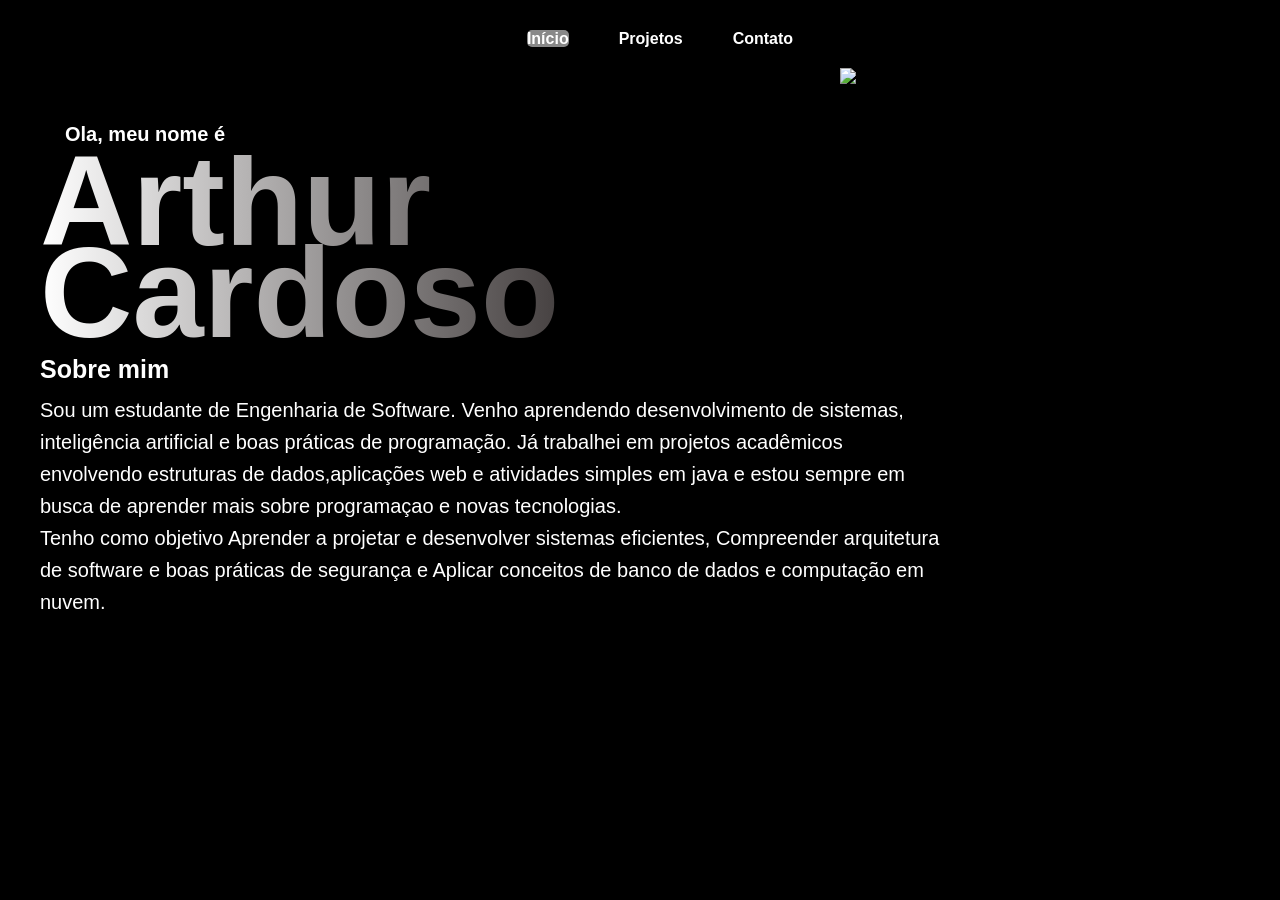
==== index.html @ 9b80cae9 "Update image paths and button classes in index.html" ====
<!DOCTYPE html>
<html lang="pt-BR">
<head>
    <meta charset="UTF-8">
    <title>Arthur Cardoso</title>
    <link rel="stylesheet" href="portifolio.css">
    <link rel="shortcut icon" type="imagex/png" href="fotos/logo.png">
    <meta name="viewport" content="width=device-width, initial-scale=1.0">
</head>

<body>
    <header>
    <nav>
      <ul>
        <li><a href="#inicio">Início</a></li>
        <li><a href="#Projetos">Projetos</a></li>
        <li><a href="#contato">Contato</a></li>
      </ul>
    </nav>
  </header>
    <main id="inicio" class="init">
    <img src="fotos/Eu.png" alt="Uma foto Minha" class="foto">
     <div class="margem">
      <h3>Ola, meu nome é</h3>
    <div class="nome"> <h1>Arthur <br> Cardoso</h1> </div>
  <div class="sobre1">
    <h1>Sobre mim</h1> 
  <p>Sou um estudante de Engenharia de Software.
     Venho aprendendo desenvolvimento de sistemas, inteligência artificial e boas práticas de programação. 
     Já trabalhei em projetos acadêmicos envolvendo estruturas de dados,aplicações web e atividades simples em java 
     e estou sempre em busca de aprender mais sobre programaçao e novas tecnologias.<br>
     Tenho como objetivo Aprender a projetar e desenvolver sistemas eficientes, 
     Compreender arquitetura de software e boas práticas de segurança e Aplicar conceitos de banco de dados e computação em nuvem.</p>
 </main>
 </div>
 <main id="Projetos" class="project"><a id="botaoProjetos" class="botao">Ver Projetos do GitHub</a>
  <div class="card">
  <h1>Sistema de Locação de Veículo</h1> 
    <img src="fotos/sistema de loc veiculos.jpeg" alt="Sistema de Locação de Veículos" class="print">
    </div>
    <div class="card">
    <h1>Diagrama Entidade-Relacionamento com software Workbench MySQL.</h1>
    <img src="fotos/Diagrama Entidade-Relacionamento (DER) utilizando o software Workbench MySQL..jpeg" alt="Diagrama" class="print">
  </div>
    <div class="card">
  <h1>Banco de Dados relacional simples</h1>
    <img src="fotos/banco1.jpeg" alt="Banco de dados" class="print" > <img src="fotos/banco2.png" alt="Banco de dados" class="print">
 </main>
 </div>
 <div class="sla">
 <main id="contato">
  <div class="contact">
  <div><h1>Whatsapp</h1> <a id="botaoWhatsapp" class="botao-med">Ir para o Whatsapp</a>
  </div>
  <div><h1>Email</h1> <a href="mailto:arthur.c34@hotmail.com" id="botaoEmail" class="botao-med">Enviar Email</a>
  </div>
  <div><h1>Instagram</h1> <a id="botaogram" class="botao-med">Ir para o Instagram</a></div>
  <div><h1>Linkedin</h1> <a id="botaodin" class="botao-med">Ir para o Linkedin</a></div>
</div>
 </main>
</div>
 <script src="portifolio.js"></script> 

</body>
</html>
---- portifolio.css ----
body {
    font-family: "Inter", Arial, sans-serif;
    background: linear-gradient(135deg, #000000, #000000);
    color: #000000;
    margin: 0;
    padding: 10px;
    line-height: 1.6;
    margin-top: 0;
}

.margem {
    max-width: 900px;
    margin: 0;
    padding: 30px;
}

h1 {
 color: #ffffff;
  margin-top: 0;
}

h2 {
    margin-top: 10px;
    color: #ffffff;
}

h3 {
    margin-top: 20px;
    margin-left: 25px;
    color: #ffffff;
    font-size: 20px;
    margin-bottom: 5px;
}

.foto{
  width: 400px;
  height:auto;
  display: block;
  float: right;
  margin-left: 1px;
  margin-right: 30px;
}

p {
    font-size: 1.25rem;
    color: rgb(255, 255, 255);
}

.nome {
    display: flex;
    font-weight: bold;
    font-size: clamp(3rem, 5vw, 7rem);
    line-height: 0.72;
    color: #ffdada;
    margin-bottom: 5px;
    justify-content: space-between;
    align-items: center;
}

.nome h1 {
    background: linear-gradient(to right, #ffffff, #464141);
    -webkit-background-clip: text;
    color: transparent;
    margin-top: 0;
    margin-bottom: 5px;
}

header {
  background: #00000000;
  padding: 0px 0px;
  margin-top: 0;
  padding-top: 0;
}

nav ul {
  gap: 20px;  
  display: flex;
  justify-content: center;
  list-style: none;
  align-items: center;
}

nav ul li {
  margin: 0 15px;

}

nav a {
  transition:  0.3s;
  color: #fff;
  text-decoration: none;
  font-weight: bold;
}

nav ul li a:hover {
  color: #888888; 
}

nav ul li a.active {
  background-color: #888888;
  color: #ffffff;
  border-radius: 5px;
}

.sobre1 h1{
   font-size: 25px; 
    margin-top: 5px;
    margin-bottom: 5px;
}

.sobre1 p{
  margin-top: 1px;
}

.project {
  margin: 60px auto;
  max-width: 1000px;
  display: grid;
  grid-template-columns: repeat(auto-fit, minmax(300px, 1fr));
  gap: 30px;
  padding: 20px;
}

.card {
  color: #fff;
  padding: 20px;
  text-align: center;
}

.botao {
  background-color: #000;
  color: #fff;
  border: 2px solid #fff;    
  padding: 12px 24px;       
  font-size: 1.2rem;       
  font-weight: bold;
  border-radius: 8px;
  cursor: pointer;
  display: flex;
  margin-left: auto;
  margin-right: auto;
  text-decoration: none;
  width: fit-content;
}

.botao:hover {
  background-color: #fff;
  color: #000
}

.botaozap {
  background-color: #000;
  color: #fff;
  border: 2px solid #fff;    
  padding: 12px 24px;       
  font-size: 1.2rem;       
  font-weight: bold;
  border-radius: 8px;
  cursor: pointer;
  display: flex;
  margin-left: auto;
  margin-right: auto;
  text-decoration: none;
  width: fit-content;
}

.botaozap:hover {
  background-color: #fff;
  color: #000
}

.botaoEmail {
  background-color: #000;
  color: #fff;
  border: 2px solid #fff;    
  padding: 12px 24px;       
  font-size: 1.2rem;       
  font-weight: bold;
  border-radius: 8px;
  cursor: pointer;
  display: flex;
  margin-left: auto;
  margin-right: auto;
  text-decoration: none;
  width: fit-content;
}

.botaoEmail:hover {
  background-color: #fff;
  color: #000
}

.botaogram {
  background-color: #000;
  color: #fff;
  border: 2px solid #fff;    
  padding: 12px 24px;       
  font-size: 1.2rem;       
  font-weight: bold;
  border-radius: 8px;
  cursor: pointer;
  display: flex;
  margin-left: auto;
  margin-right: auto;
  text-decoration: none;
  width: fit-content;
}

.botaogram:hover {
  background-color: #fff;
  color: #000
}

.botaodin {
  background-color: #000;
  color: #fff;
  border: 2px solid #fff;    
  padding: 12px 24px;       
  font-size: 1.2rem;       
  font-weight: bold;
  border-radius: 8px;
  cursor: pointer;
  display: flex;
  margin-left: auto;
  margin-right: auto;
  text-decoration: none;
  width: fit-content;
}

.botaodin:hover {
  background-color: #fff;
  color: #000
}

.print{
  width: 370px;
}

.contact {
  display: flex;
}

.contact div {
  flex: 1;
  padding: auto;
  text-align: center;
}

@media (max-width: 768px) {
  .foto {
    float: none;       
    display: block;        
    margin: 30px auto;    
    width: 95%;            
    max-width: 350px;      
  }

  .margem {
    padding: 0;
  }

  nav ul { 
    gap: 0px;
    padding: 0;              
  }

  p {
    line-height: 1.6;  
    margin-bottom: 20px;
  }
 .project img {
    width: 90%;
    max-width: 350px;
    margin: 10px auto;
    display: block;
  }
  .contact{
    display: block;
  }
}
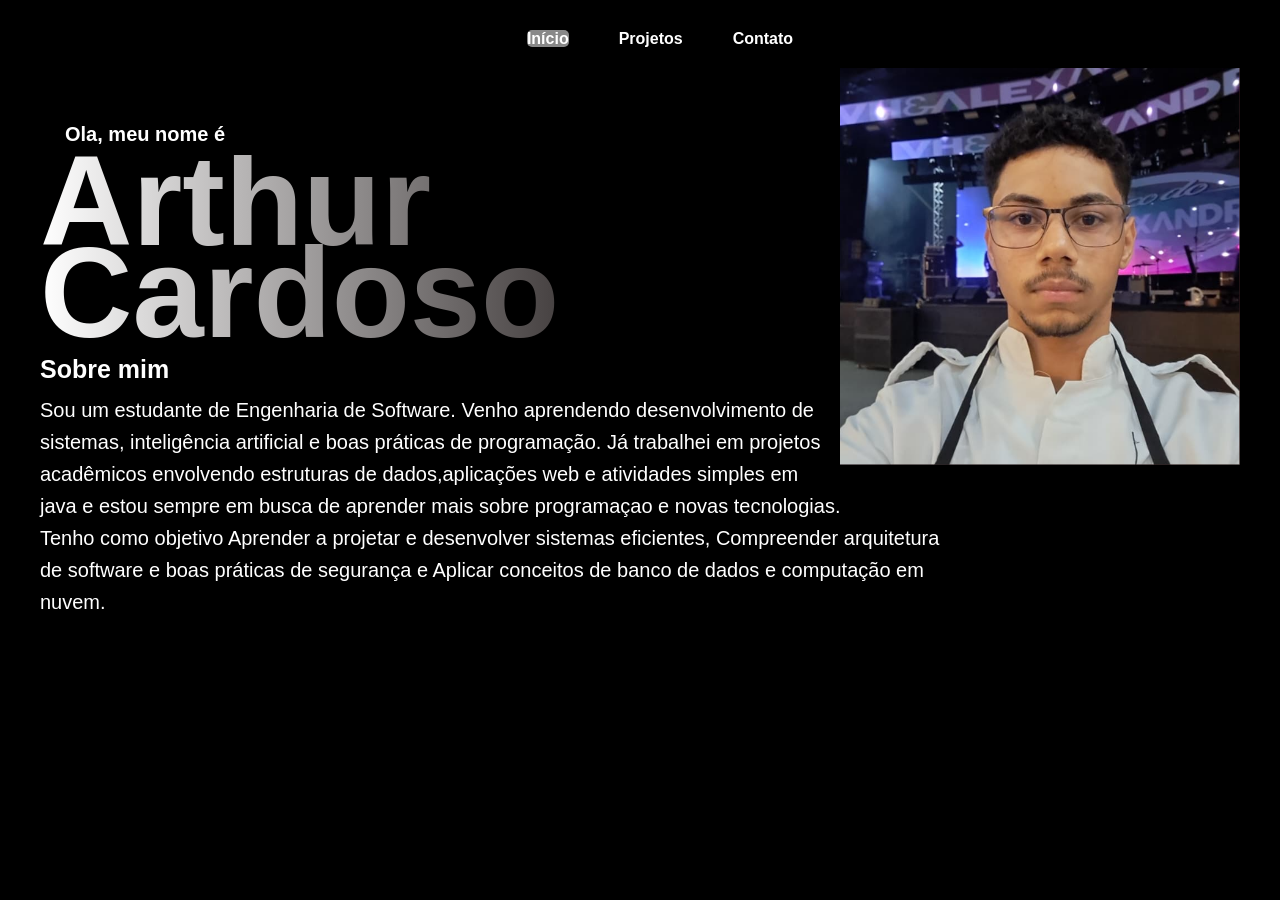
==== commit 6901b80d: "Update image paths and favicon in index.html" ====
--- a/index.html
+++ b/index.html
@@ -4,7 +4,7 @@
     <meta charset="UTF-8">
     <title>Arthur Cardoso</title>
     <link rel="stylesheet" href="portifolio.css">
-    <link rel="shortcut icon" type="imagex/png" href="fotos/logo.png">
+    <link rel="shortcut icon" type="imagex/png" href="logo.png">
     <meta name="viewport" content="width=device-width, initial-scale=1.0">
 </head>
 
@@ -19,7 +19,7 @@
     </nav>
   </header>
     <main id="inicio" class="init">
-    <img src="fotos/Eu.png" alt="Uma foto Minha" class="foto">
+    <img src="Eu.png" alt="Uma foto Minha" class="foto">
      <div class="margem">
       <h3>Ola, meu nome é</h3>
     <div class="nome"> <h1>Arthur <br> Cardoso</h1> </div>
@@ -36,15 +36,15 @@
  <main id="Projetos" class="project"><a id="botaoProjetos" class="botao">Ver Projetos do GitHub</a>
   <div class="card">
   <h1>Sistema de Locação de Veículo</h1> 
-    <img src="fotos/sistema de loc veiculos.jpeg" alt="Sistema de Locação de Veículos" class="print">
+    <img src="sistema de loc veiculos.jpeg" alt="Sistema de Locação de Veículos" class="print">
     </div>
     <div class="card">
     <h1>Diagrama Entidade-Relacionamento com software Workbench MySQL.</h1>
-    <img src="fotos/Diagrama Entidade-Relacionamento (DER) utilizando o software Workbench MySQL..jpeg" alt="Diagrama" class="print">
+    <img src="Diagrama Entidade-Relacionamento (DER) utilizando o software Workbench MySQL..jpeg" alt="Diagrama" class="print">
   </div>
     <div class="card">
   <h1>Banco de Dados relacional simples</h1>
-    <img src="fotos/banco1.jpeg" alt="Banco de dados" class="print" > <img src="fotos/banco2.png" alt="Banco de dados" class="print">
+    <img src="banco1.jpeg" alt="Banco de dados" class="print" > <img src="banco2.png" alt="Banco de dados" class="print">
  </main>
  </div>
  <div class="sla">
--- a/portifolio.css
+++ b/portifolio.css
@@ -149,7 +149,7 @@
   color: #000
 }
 
-.botaozap {
+.botao-med {
   background-color: #000;
   color: #fff;
   border: 2px solid #fff;    
@@ -165,70 +165,7 @@
   width: fit-content;
 }
 
-.botaozap:hover {
-  background-color: #fff;
-  color: #000
-}
-
-.botaoEmail {
-  background-color: #000;
-  color: #fff;
-  border: 2px solid #fff;    
-  padding: 12px 24px;       
-  font-size: 1.2rem;       
-  font-weight: bold;
-  border-radius: 8px;
-  cursor: pointer;
-  display: flex;
-  margin-left: auto;
-  margin-right: auto;
-  text-decoration: none;
-  width: fit-content;
-}
-
-.botaoEmail:hover {
-  background-color: #fff;
-  color: #000
-}
-
-.botaogram {
-  background-color: #000;
-  color: #fff;
-  border: 2px solid #fff;    
-  padding: 12px 24px;       
-  font-size: 1.2rem;       
-  font-weight: bold;
-  border-radius: 8px;
-  cursor: pointer;
-  display: flex;
-  margin-left: auto;
-  margin-right: auto;
-  text-decoration: none;
-  width: fit-content;
-}
-
-.botaogram:hover {
-  background-color: #fff;
-  color: #000
-}
-
-.botaodin {
-  background-color: #000;
-  color: #fff;
-  border: 2px solid #fff;    
-  padding: 12px 24px;       
-  font-size: 1.2rem;       
-  font-weight: bold;
-  border-radius: 8px;
-  cursor: pointer;
-  display: flex;
-  margin-left: auto;
-  margin-right: auto;
-  text-decoration: none;
-  width: fit-content;
-}
-
-.botaodin:hover {
+.botao-med:hover {
   background-color: #fff;
   color: #000
 }
@@ -278,4 +215,4 @@
   .contact{
     display: block;
   }
-}+}
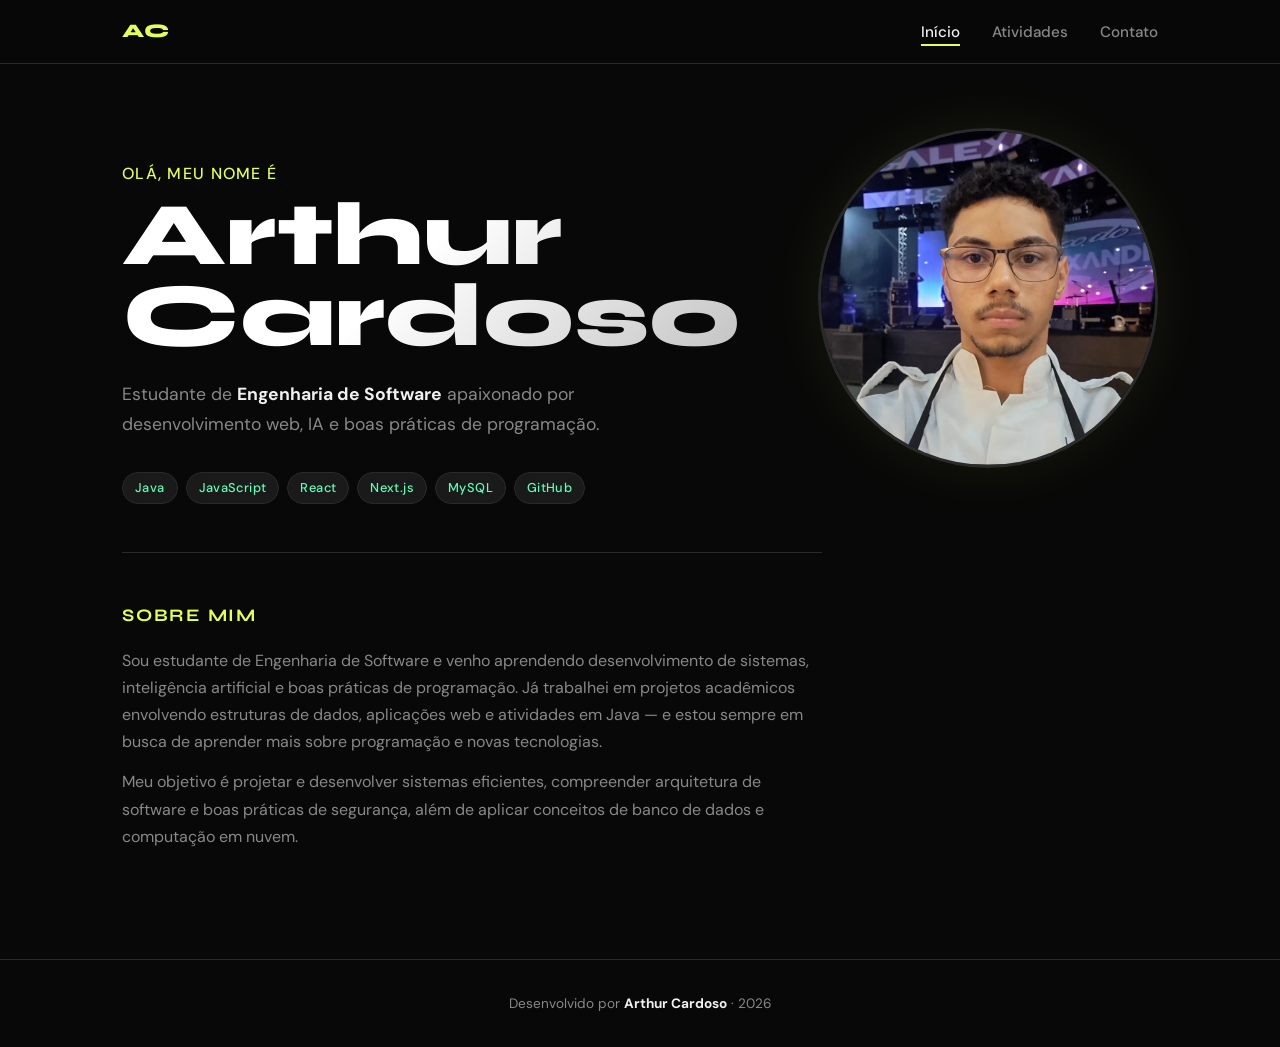
==== commit aff2d41f: "refactor: redesign completo do portfólio com novo layout e melhorias de CSS" ====
--- a/index.html
+++ b/index.html
@@ -1,65 +1,140 @@
 <!DOCTYPE html>
 <html lang="pt-BR">
 <head>
-    <meta charset="UTF-8">
-    <title>Arthur Cardoso</title>
-    <link rel="stylesheet" href="portifolio.css">
-    <link rel="shortcut icon" type="imagex/png" href="logo.png">
-    <meta name="viewport" content="width=device-width, initial-scale=1.0">
+  <meta charset="UTF-8">
+  <meta name="viewport" content="width=device-width, initial-scale=1.0">
+  <title>Arthur Cardoso — Dev</title>
+  <link rel="shortcut icon" type="image/png" href="fotos/logo.png">
+  <link rel="preconnect" href="https://fonts.googleapis.com">
+  <link rel="preconnect" href="https://fonts.gstatic.com" crossorigin>
+  <link href="https://fonts.googleapis.com/css2?family=Syne:wght@400;700;800&family=DM+Sans:ital,wght@0,400;0,500;1,400&display=swap" rel="stylesheet">
+  <link rel="stylesheet" href="https://cdnjs.cloudflare.com/ajax/libs/font-awesome/6.5.0/css/all.min.css">  
+  <link rel="stylesheet" href="portifolio.css">
 </head>
-
 <body>
-    <header>
+  <header>
     <nav>
+      <span class="nav-logo">AC</span>
       <ul>
-        <li><a href="#inicio">Início</a></li>
-        <li><a href="#Projetos">Projetos</a></li>
+        <li><a href="#inicio" class="active">Início</a></li>
+        <li><a href="#projetos">Atividades</a></li>
         <li><a href="#contato">Contato</a></li>
       </ul>
     </nav>
   </header>
-    <main id="inicio" class="init">
-    <img src="Eu.png" alt="Uma foto Minha" class="foto">
-     <div class="margem">
-      <h3>Ola, meu nome é</h3>
-    <div class="nome"> <h1>Arthur <br> Cardoso</h1> </div>
-  <div class="sobre1">
-    <h1>Sobre mim</h1> 
-  <p>Sou um estudante de Engenharia de Software.
-     Venho aprendendo desenvolvimento de sistemas, inteligência artificial e boas práticas de programação. 
-     Já trabalhei em projetos acadêmicos envolvendo estruturas de dados,aplicações web e atividades simples em java 
-     e estou sempre em busca de aprender mais sobre programaçao e novas tecnologias.<br>
-     Tenho como objetivo Aprender a projetar e desenvolver sistemas eficientes, 
-     Compreender arquitetura de software e boas práticas de segurança e Aplicar conceitos de banco de dados e computação em nuvem.</p>
- </main>
- </div>
- <main id="Projetos" class="project"><a id="botaoProjetos" class="botao">Ver Projetos do GitHub</a>
-  <div class="card">
-  <h1>Sistema de Locação de Veículo</h1> 
-    <img src="sistema de loc veiculos.jpeg" alt="Sistema de Locação de Veículos" class="print">
+  
+  <section id="inicio">
+    <img src="fotos/Eu.png" alt="Foto de Arthur Cardoso" class="foto">
+    <div class="hero-text">
+      <p class="saudacao">Olá, meu nome é</p>
+      <h1 class="nome-titulo">Arthur<br>Cardoso</h1>
+      <p class="tagline">Estudante de <strong>Engenharia de Software</strong> apaixonado por desenvolvimento web, IA e boas práticas de programação.</p>
+      <div class="tech-pills">
+        <span>Java</span>
+        <span>JavaScript</span>
+        <span>React</span>
+        <span>Next.js</span>
+        <span>MySQL</span>
+        <span>GitHub</span>
+      </div>
     </div>
-    <div class="card">
-    <h1>Diagrama Entidade-Relacionamento com software Workbench MySQL.</h1>
-    <img src="Diagrama Entidade-Relacionamento (DER) utilizando o software Workbench MySQL..jpeg" alt="Diagrama" class="print">
+    <div class="sobre-bloco">
+      <h2>Sobre mim</h2>
+      <p>
+        Sou estudante de Engenharia de Software e venho aprendendo desenvolvimento de sistemas, inteligência artificial e boas práticas de programação. Já trabalhei em projetos acadêmicos envolvendo estruturas de dados, aplicações web e atividades em Java — e estou sempre em busca de aprender mais sobre programação e novas tecnologias.
+      </p>
+      <p>
+        Meu objetivo é projetar e desenvolver sistemas eficientes, compreender arquitetura de software e boas práticas de segurança, além de aplicar conceitos de banco de dados e computação em nuvem.
+      </p>
+    </div>
+  </section>
+
+  <section id="projetos">
+    <h2 class="section-title">Atividades</h2>
+    <a
+      href="https://github.com/Arthur-Cardoso0"
+      target="_blank"
+      rel="noopener"
+      class="botao github-btn"
+    >Ver todos no GitHub ↗</a>
+    <div class="cards-grid">
+      <div class="card">
+  <div class="card-img-wrap">
+    <img 
+      src="https://www.unifan.edu.br/wp-content/uploads/2026/05/enga.jpg" 
+      alt="Dashboard de Análise de Dados"
+    >
   </div>
-    <div class="card">
-  <h1>Banco de Dados relacional simples</h1>
-    <img src="banco1.jpeg" alt="Banco de dados" class="print" > <img src="banco2.png" alt="Banco de dados" class="print">
- </main>
- </div>
- <div class="sla">
- <main id="contato">
-  <div class="contact">
-  <div><h1>Whatsapp</h1> <a id="botaoWhatsapp" class="botao-med">Ir para o Whatsapp</a>
+  <div class="card-body">
+    <span class="card-tag">📰 Publicado na UNIFAN</span>
+    <h3>Dashboard para Análise e Categorização de Dados</h3>
+    <p>Projeto desenvolvido com conceitos de Estatística, Ciência de Dados e Inteligência Artificial, integrando ensino e prática profissional.</p>
+    <a 
+      href="https://www.unifan.edu.br/noticias/alunos-de-engenharia-de-software-e-de-seguranca-da-informacao-desenvolvem-dashboard-para-analise-e-categorizacao-de-dados/" 
+      target="_blank" 
+      rel="noopener" 
+      class="card-link"
+    >Ver notícia ↗</a>
   </div>
-  <div><h1>Email</h1> <a href="mailto:arthur.c34@hotmail.com" id="botaoEmail" class="botao-med">Enviar Email</a>
-  </div>
-  <div><h1>Instagram</h1> <a id="botaogram" class="botao-med">Ir para o Instagram</a></div>
-  <div><h1>Linkedin</h1> <a id="botaodin" class="botao-med">Ir para o Linkedin</a></div>
 </div>
- </main>
+      <div class="card">
+        <div class="card-img-wrap">
+          <img src="fotos/sistema de loc veiculos.jpeg" alt="Sistema de Locação de Veículos">
+        </div>
+        <div class="card-body">
+          <h3>Sistema de Locação de Veículo</h3>
+          <p>Sistema acadêmico para gerenciamento de locação de veículos, com cadastro de clientes e controle de frota.</p>
+        </div>
+      </div>
+      <div class="card">
+        <div class="card-img-wrap">
+          <img src="fotos/Diagrama Entidade-Relacionamento (DER) utilizando o software Workbench MySQL..jpeg" alt="Diagrama ER">
+        </div>
+        <div class="card-body">
+          <h3>Diagrama ER — MySQL Workbench</h3>
+          <p>Modelagem de banco de dados relacional usando Diagrama Entidade-Relacionamento no MySQL Workbench.</p>
+        </div>
+      </div>
+      <div class="card">
+        <div class="card-img-wrap dupla">
+          <img src="fotos/banco1.jpeg" alt="Banco de Dados 1">
+          <img src="fotos/banco2.png" alt="Banco de Dados 2">
+        </div>
+        <div class="card-body">
+          <h3>Banco de Dados Relacional</h3>
+          <p>Implementação de banco de dados relacional simples com queries SQL, tabelas normalizadas e relacionamentos.</p>
+        </div>
+      </div>
+    </div>
+  </section>
+
+  <section id="contato">
+    <h2 class="section-title">Contato</h2>
+    <p class="contact-sub">Vamos conversar? Me chame em qualquer canal abaixo.</p>
+    <div class="contact-grid">
+  <a class="contact-card" data-href="https://wa.me/qr/LQTOK72QVC5DN1" target="_blank">
+    <i class="fa-brands fa-whatsapp contact-icon"></i>
+    <span class="contact-label">WhatsApp</span>
+  </a>
+  <a class="contact-card" href="mailto:arthur.c34@hotmail.com">
+    <i class="fa-solid fa-envelope contact-icon"></i>
+    <span class="contact-label">Email</span>
+  </a>
+  <a class="contact-card" data-href="https://www.instagram.com/arthur.cds_/" target="_blank">
+    <i class="fa-brands fa-instagram contact-icon"></i>
+    <span class="contact-label">Instagram</span>
+  </a>
+  <a class="contact-card" data-href="https://www.linkedin.com/in/arthur-cardoso4613" target="_blank">
+    <i class="fa-brands fa-linkedin contact-icon"></i>
+    <span class="contact-label">LinkedIn</span>
+  </a>
 </div>
- <script src="portifolio.js"></script> 
+  </section>
 
+  <footer>
+    <p>Desenvolvido por <strong>Arthur Cardoso</strong> · 2026</p>    
+  </footer>
+
+  <script src="portifolio.js"></script>
 </body>
 </html>
--- a/portifolio.css
+++ b/portifolio.css
@@ -1,218 +1,445 @@
+/* ── Reset & Base ─────────────────────────────────────── */
+*, *::before, *::after {
+  box-sizing: border-box;
+  margin: 0;
+  padding: 0;
+}
+
+:root {
+  --bg: #080808;
+  --surface: #111111;
+  --surface2: #1a1a1a;
+  --border: #2a2a2a;
+  --accent: #e2ff5d;
+  --accent2: #5dffb6;
+  --text: #f0f0f0;
+  --text-muted: #888;
+  --font-head: 'Syne', sans-serif;
+  --font-body: 'DM Sans', sans-serif;
+  --radius: 12px;
+  --nav-h: 64px;
+}
+
+html {
+  scroll-behavior: smooth;
+}
 
 body {
-    font-family: "Inter", Arial, sans-serif;
-    background: linear-gradient(135deg, #000000, #000000);
-    color: #000000;
-    margin: 0;
-    padding: 10px;
-    line-height: 1.6;
-    margin-top: 0;
-}
-
-.margem {
-    max-width: 900px;
-    margin: 0;
-    padding: 30px;
-}
-
-h1 {
- color: #ffffff;
-  margin-top: 0;
-}
-
-h2 {
-    margin-top: 10px;
-    color: #ffffff;
-}
-
-h3 {
-    margin-top: 20px;
-    margin-left: 25px;
-    color: #ffffff;
-    font-size: 20px;
-    margin-bottom: 5px;
-}
-
-.foto{
-  width: 400px;
-  height:auto;
+  font-family: var(--font-body);
+  background-color: var(--bg);
+  color: var(--text);
+  line-height: 1.7;
+  overflow-x: hidden;
+}
+
+header {
+  position: sticky;
+  top: 0;
+  z-index: 100;
+  height: var(--nav-h);
+  background: rgba(8, 8, 8, 0.85);
+  backdrop-filter: blur(12px);
+  -webkit-backdrop-filter: blur(12px);
+  border-bottom: 1px solid var(--border);
+}
+
+nav {
+  max-width: 1100px;
+  margin: 0 auto;
+  height: 100%;
+  padding: 0 2rem;
+  display: flex;
+  align-items: center;
+  justify-content: space-between;
+}
+
+.nav-logo {
+  font-family: var(--font-head);
+  font-weight: 800;
+  font-size: 1.2rem;
+  color: var(--accent);
+  letter-spacing: 0.05em;
+}
+
+nav ul {
+  display: flex;
+  list-style: none;
+  gap: 2rem;
+}
+
+nav a {
+  font-family: var(--font-body);
+  font-weight: 500;
+  font-size: 0.95rem;
+  color: var(--text-muted);
+  text-decoration: none;
+  transition: color 0.25s;
+  position: relative;
+  padding-bottom: 2px;
+}
+
+nav a::after {
+  content: '';
+  position: absolute;
+  bottom: -2px;
+  left: 0;
+  width: 0;
+  height: 2px;
+  background: var(--accent);
+  transition: width 0.25s;
+}
+
+nav a:hover,
+nav a.active {
+  color: var(--text);
+}
+
+nav a:hover::after,
+nav a.active::after {
+  width: 100%;
+}
+
+section {
+  display: none;
+  max-width: 1100px;
+  margin: 0 auto;
+  padding: 4rem 2rem 6rem;
+  animation: fadeUp 0.4s ease both;
+}
+
+section.visible {
   display: block;
+}
+
+@keyframes fadeUp {
+  from { opacity: 0; transform: translateY(18px); }
+  to   { opacity: 1; transform: translateY(0); }
+}
+
+#inicio {
+  display: none;
+  position: relative;
+  min-height: calc(100vh - var(--nav-h));
+}
+
+#inicio.visible {
+  display: block;
+}
+
+.foto {
+  width: 340px;
+  height: 340px;
+  object-fit: cover;
+  border-radius: 50%;
   float: right;
-  margin-left: 1px;
-  margin-right: 30px;
-}
-
-p {
-    font-size: 1.25rem;
-    color: rgb(255, 255, 255);
-}
-
-.nome {
-    display: flex;
-    font-weight: bold;
-    font-size: clamp(3rem, 5vw, 7rem);
-    line-height: 0.72;
-    color: #ffdada;
-    margin-bottom: 5px;
-    justify-content: space-between;
-    align-items: center;
-}
-
-.nome h1 {
-    background: linear-gradient(to right, #ffffff, #464141);
-    -webkit-background-clip: text;
-    color: transparent;
-    margin-top: 0;
-    margin-bottom: 5px;
-}
-
-header {
-  background: #00000000;
-  padding: 0px 0px;
-  margin-top: 0;
-  padding-top: 0;
-}
-
-nav ul {
-  gap: 20px;  
+  margin: 0 0 2rem 3rem;
+  border: 3px solid var(--border);
+  box-shadow: 0 0 60px rgba(226, 255, 93, 0.08);
+}
+
+.hero-text {
+  padding-top: 2rem;
+}
+
+.saudacao {
+  font-size: 1rem;
+  color: var(--accent);
+  font-weight: 500;
+  letter-spacing: 0.08em;
+  text-transform: uppercase;
+  margin-bottom: 0.5rem;
+}
+
+.nome-titulo {
+  font-family: var(--font-head);
+  font-weight: 800;
+  font-size: clamp(3.5rem, 7vw, 6.5rem);
+  line-height: 0.9;
+  margin-bottom: 1.5rem;
+  background: linear-gradient(135deg, #ffffff 30%, #888 100%);
+  -webkit-background-clip: text;
+  -webkit-text-fill-color: transparent;
+  background-clip: text;
+}
+
+.tagline {
+  font-size: 1.1rem;
+  color: var(--text-muted);
+  max-width: 480px;
+  margin-bottom: 2rem;
+}
+
+.tagline strong {
+  color: var(--text);
+}
+
+.tech-pills {
   display: flex;
-  justify-content: center;
-  list-style: none;
+  flex-wrap: wrap;
+  gap: 0.5rem;
+  margin-bottom: 3rem;
+}
+
+.tech-pills span {
+  font-family: var(--font-body);
+  font-size: 0.8rem;
+  font-weight: 500;
+  padding: 4px 12px;
+  border-radius: 100px;
+  background: var(--surface2);
+  border: 1px solid var(--border);
+  color: var(--accent2);
+  letter-spacing: 0.03em;
+  transition: border-color 0.2s, background 0.2s;
+  cursor: default;
+}
+
+.tech-pills span:hover {
+  border-color: var(--accent2);
+  background: rgba(93, 255, 182, 0.06);
+}
+
+.sobre-bloco {
+  clear: both;
+  border-top: 1px solid var(--border);
+  padding-top: 3rem;
+  margin-top: 1rem;
+  max-width: 700px;
+}
+
+.sobre-bloco h2 {
+  font-family: var(--font-head);
+  font-size: 1.1rem;
+  color: var(--accent);
+  text-transform: uppercase;
+  letter-spacing: 0.1em;
+  margin-bottom: 1rem;
+}
+
+.sobre-bloco p {
+  font-size: 1rem;
+  color: var(--text-muted);
+  margin-bottom: 0.8rem;
+}
+
+/* ── Section Title ────────────────────────────────────── */
+.section-title {
+  font-family: var(--font-head);
+  font-size: clamp(2rem, 4vw, 3rem);
+  font-weight: 800;
+  margin-bottom: 0.5rem;
+  background: linear-gradient(135deg, #fff 40%, #555 100%);
+  -webkit-background-clip: text;
+  -webkit-text-fill-color: transparent;
+  background-clip: text;
+}
+
+/* ── Botão ────────────────────────────────────────────── */
+.botao,
+.botao-med {
+  display: inline-flex;
   align-items: center;
-}
-
-nav ul li {
-  margin: 0 15px;
-
-}
-
-nav a {
-  transition:  0.3s;
-  color: #fff;
+  gap: 0.4rem;
+  padding: 10px 22px;
+  background: transparent;
+  color: var(--text);
+  border: 1.5px solid var(--border);
+  border-radius: var(--radius);
+  font-family: var(--font-body);
+  font-size: 0.95rem;
+  font-weight: 500;
   text-decoration: none;
-  font-weight: bold;
-}
-
-nav ul li a:hover {
-  color: #888888; 
-}
-
-nav ul li a.active {
-  background-color: #888888;
-  color: #ffffff;
-  border-radius: 5px;
-}
-
-.sobre1 h1{
-   font-size: 25px; 
-    margin-top: 5px;
-    margin-bottom: 5px;
-}
-
-.sobre1 p{
-  margin-top: 1px;
-}
-
-.project {
-  margin: 60px auto;
-  max-width: 1000px;
+  cursor: pointer;
+  transition: border-color 0.25s, background 0.25s, color 0.25s;
+}
+
+.botao:hover,
+.botao-med:hover {
+  border-color: var(--accent);
+  background: rgba(226, 255, 93, 0.07);
+  color: var(--accent);
+}
+
+.github-btn {
+  margin-bottom: 2.5rem;
+}
+
+/* ── Cards de Projetos ────────────────────────────────── */
+.cards-grid {
   display: grid;
   grid-template-columns: repeat(auto-fit, minmax(300px, 1fr));
-  gap: 30px;
-  padding: 20px;
+  gap: 1.5rem;
 }
 
 .card {
-  color: #fff;
-  padding: 20px;
+  background: var(--surface);
+  border: 1px solid var(--border);
+  border-radius: var(--radius);
+  overflow: hidden;
+  transition: border-color 0.25s, transform 0.25s, box-shadow 0.25s;
+}
+
+.card:hover {
+  border-color: #444;
+  transform: translateY(-4px);
+  box-shadow: 0 12px 40px rgba(0, 0, 0, 0.5);
+}
+
+.card-img-wrap {
+  overflow: hidden;
+  background: var(--surface2);
+  height: 200px;
+  display: flex;
+  align-items: center;
+  justify-content: center;
+}
+
+.card-img-wrap img {
+  width: 100%;
+  height: 100%;
+  object-fit: cover;
+  transition: transform 0.4s ease;
+}
+
+.card:hover .card-img-wrap img {
+  transform: scale(1.04);
+}
+
+.card-img-wrap.dupla {
+  gap: 2px;
+}
+
+.card-img-wrap.dupla img {
+  width: 50%;
+  height: 100%;
+}
+
+.card-body {
+  padding: 1.25rem 1.5rem 1.5rem;
+}
+
+.card-body h3 {
+  font-family: var(--font-head);
+  font-size: 1.05rem;
+  font-weight: 700;
+  color: var(--text);
+  margin-bottom: 0.5rem;
+}
+
+.card-body p {
+  font-size: 0.9rem;
+  color: var(--text-muted);
+  line-height: 1.6;
+}
+
+/* ── Contato ──────────────────────────────────────────── */
+.contact-sub {
+  color: var(--text-muted);
+  margin-bottom: 2rem;
+  font-size: 1rem;
+}
+
+.contact-grid {
+  display: grid;
+  grid-template-columns: repeat(auto-fit, minmax(180px, 1fr));
+  gap: 1rem;
+}
+
+.contact-card {
+  display: flex;
+  flex-direction: column;
+  align-items: center;
+  gap: 0.75rem;
+  padding: 2rem 1rem;
+  background: var(--surface);
+  border: 1px solid var(--border);
+  border-radius: var(--radius);
+  text-decoration: none;
+  color: var(--text);
+  cursor: pointer;
+  transition: border-color 0.25s, background 0.25s, transform 0.25s;
+}
+
+.contact-card:hover {
+  border-color: var(--accent);
+  background: rgba(226, 255, 93, 0.05);
+  transform: translateY(-3px);
+}
+
+.contact-icon {
+  font-size: 2.2rem;
+}
+
+.fa-whatsapp  { color: #25D366; }
+.fa-envelope  { color: #888; }
+.fa-instagram { color: #E1306C; }
+.fa-linkedin  { color: #0A66C2; }
+
+.contact-label {
+  font-family: var(--font-head);
+  font-weight: 700;
+  font-size: 1rem;
+  letter-spacing: 0.03em;
+}
+
+.card-tag {
+  display: inline-block;
+  font-size: 0.75rem;
+  color: var(--accent);
+  margin-bottom: 0.5rem;
+  letter-spacing: 0.04em;
+}
+
+.card-link {
+  display: inline-block;
+  margin-top: 1rem;
+  font-size: 0.85rem;
+  font-weight: 600;
+  color: var(--accent);
+  text-decoration: none;
+  border-bottom: 1px solid transparent;
+  transition: border-color 0.2s;
+}
+
+.card-link:hover {
+  border-color: var(--accent);
+}
+/* ── Footer ───────────────────────────────────────────── */
+footer {
   text-align: center;
-}
-
-.botao {
-  background-color: #000;
-  color: #fff;
-  border: 2px solid #fff;    
-  padding: 12px 24px;       
-  font-size: 1.2rem;       
-  font-weight: bold;
-  border-radius: 8px;
-  cursor: pointer;
-  display: flex;
-  margin-left: auto;
-  margin-right: auto;
-  text-decoration: none;
-  width: fit-content;
-}
-
-.botao:hover {
-  background-color: #fff;
-  color: #000
-}
-
-.botao-med {
-  background-color: #000;
-  color: #fff;
-  border: 2px solid #fff;    
-  padding: 12px 24px;       
-  font-size: 1.2rem;       
-  font-weight: bold;
-  border-radius: 8px;
-  cursor: pointer;
-  display: flex;
-  margin-left: auto;
-  margin-right: auto;
-  text-decoration: none;
-  width: fit-content;
-}
-
-.botao-med:hover {
-  background-color: #fff;
-  color: #000
-}
-
-.print{
-  width: 370px;
-}
-
-.contact {
-  display: flex;
-}
-
-.contact div {
-  flex: 1;
-  padding: auto;
-  text-align: center;
-}
-
+  padding: 2rem;
+  border-top: 1px solid var(--border);
+  color: var(--text-muted);
+  font-size: 0.85rem;
+}
+
+footer strong {
+  color: var(--text);
+}
+
+/* ── Responsivo ───────────────────────────────────────── */
 @media (max-width: 768px) {
   .foto {
-    float: none;       
-    display: block;        
-    margin: 30px auto;    
-    width: 95%;            
-    max-width: 350px;      
+    float: none;
+    display: block;
+    width: 160px;
+    height: 160px;
+    margin: 0 auto 2rem;
   }
 
-  .margem {
-    padding: 0;
+  .nome-titulo {
+    font-size: clamp(2.8rem, 12vw, 4rem);
   }
 
-  nav ul { 
-    gap: 0px;
-    padding: 0;              
+  nav ul {
+    gap: 1.2rem;
   }
 
-  p {
-    line-height: 1.6;  
-    margin-bottom: 20px;
+  .contact-grid {
+    grid-template-columns: repeat(2, 1fr);
   }
- .project img {
-    width: 90%;
-    max-width: 350px;
-    margin: 10px auto;
-    display: block;
+
+  section {
+    padding: 3rem 1.25rem 5rem;
   }
-  .contact{
-    display: block;
-  }
-}
+}
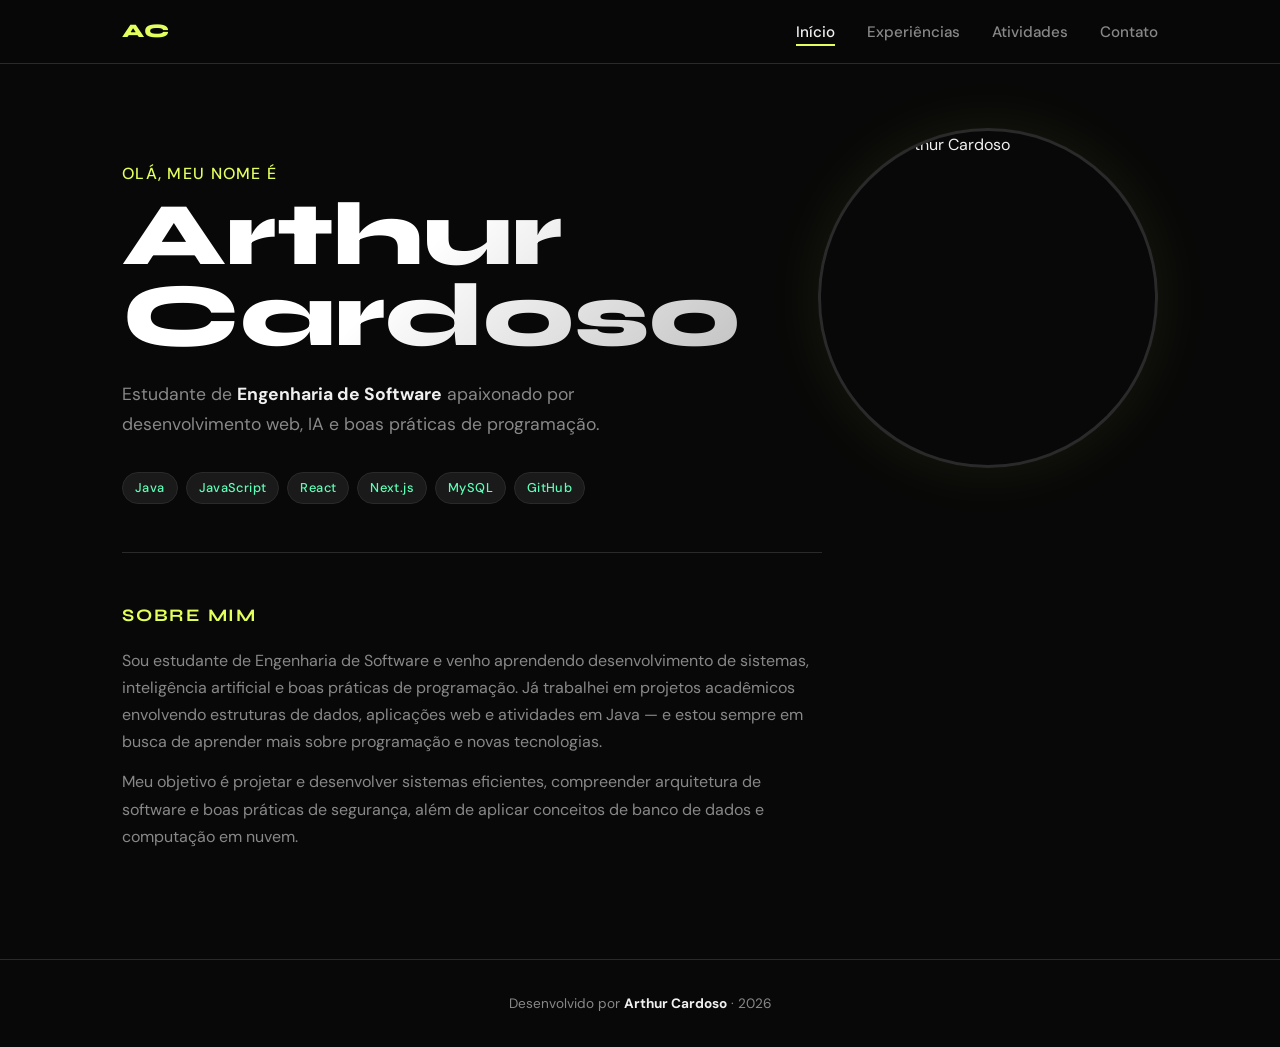
==== commit d569c337: "Merge branch 'main' of https://github.com/Arthur-Cardoso0/Curr-culo-em-Site" ====
--- a/index.html
+++ b/index.html
@@ -17,6 +17,7 @@
       <span class="nav-logo">AC</span>
       <ul>
         <li><a href="#inicio" class="active">Início</a></li>
+        <li><a href="#experiencias">Experiências</a></li>
         <li><a href="#projetos">Atividades</a></li>
         <li><a href="#contato">Contato</a></li>
       </ul>
@@ -24,7 +25,7 @@
   </header>
   
   <section id="inicio">
-    <img src="fotos/Eu.png" alt="Foto de Arthur Cardoso" class="foto">
+    <img src="fotos/Eu.jpeg" alt="Foto de Arthur Cardoso" class="foto">
     <div class="hero-text">
       <p class="saudacao">Olá, meu nome é</p>
       <h1 class="nome-titulo">Arthur<br>Cardoso</h1>
@@ -46,6 +47,33 @@
       <p>
         Meu objetivo é projetar e desenvolver sistemas eficientes, compreender arquitetura de software e boas práticas de segurança, além de aplicar conceitos de banco de dados e computação em nuvem.
       </p>
+    </div>
+  </section>
+
+  <section id="experiencias">
+    <h2 class="section-title">Experiências</h2>
+    <div class="exp-list">
+      <div class="exp-card">
+        <div class="exp-head">
+          <h3>Jovem Aprendiz</h3>
+          <span class="exp-periodo">Fev 2024 – Jul 2024</span>
+        </div>
+        <p>Apoiei rotinas administrativas organizando documentos, atualizando planilhas e auxiliando na conciliação bancária e relatórios, além de atender colegas e clientes. Também tive contato com sistemas de gestão e apoio em reuniões, desenvolvendo organização, responsabilidade e comunicação no ambiente de trabalho.</p>
+      </div>
+
+      <div class="exp-card">
+        <div class="exp-head">
+          <h3>Estagiário de TI</h3>
+          <span class="exp-periodo">Jun 2026 – Jul 2026</span>
+        </div>
+        <ul class="exp-lista">
+          <li><strong>Comunicação & trabalho em equipe</strong> — comunicação empresarial clara e eficaz, colaboração em projetos coletivos e comprometimento com metas organizacionais.</li>
+          <li><strong>Resolução de problemas & habilidades analíticas</strong> — identificação, análise e solução de problemas técnicos e operacionais, aplicando pensamento crítico e organização de processos.</li>
+          <li><strong>Suporte técnico & Help Desk</strong> — atendimento a usuários via acesso remoto, suporte de Help Desk, manutenção de sistemas e solução de problemas técnicos.</li>
+          <li><strong>Serviços técnicos & configuração de ambientes</strong> — instalação e implementação de softwares, configuração de ambientes de trabalho e manutenção preventiva e corretiva.</li>
+          <li><strong>Tecnologia & dados</strong> — conhecimento em SQL para análise de dados, automação de tarefas e otimização de processos.</li>
+        </ul>
+      </div>
     </div>
   </section>
 
@@ -105,6 +133,38 @@
           <p>Implementação de banco de dados relacional simples com queries SQL, tabelas normalizadas e relacionamentos.</p>
         </div>
       </div>
+      <div class="card">
+        <div class="card-body">
+          <div class="card-img-wrap">
+          <img src="fotos/Trabalho-React.jpeg" alt="Trabalho React">
+        </div>
+          <span class="card-tag">💻 GitHub</span>
+          <h3>Trabalho P2 Web</h3>
+          <p>Aplicação web desenvolvida em <strong>Next.js (React)</strong>, com componentes reutilizáveis e estilização em CSS, feita para a disciplina de Aplicações Web.</p>
+          <a
+            href="https://github.com/Arthur-Cardoso0/Trabalho-P2-Web"
+            target="_blank"
+            rel="noopener"
+            class="card-link"
+          >Ver no GitHub ↗</a>
+        </div>
+      </div>
+      <div class="card">
+        <div class="card-body">
+          <div class="card-img-wrap">
+          <img src="fotos/Api-cinema.jpeg" alt="API Cinema">
+        </div>
+          <span class="card-tag">💻 GitHub</span>
+          <h3>API Cinema</h3>
+          <p>API REST para gerenciamento de um sistema de cinema (filmes, salas, sessões, ingressos e lanches), construída com <strong>NestJS</strong>, <strong>Prisma</strong> e <strong>PostgreSQL</strong>, com documentação via Swagger.</p>
+          <a
+            href="https://github.com/Arthur-Cardoso0/API-cinema"
+            target="_blank"
+            rel="noopener"
+            class="card-link"
+          >Ver no GitHub ↗</a>
+        </div>
+      </div>
     </div>
   </section>
 
@@ -128,6 +188,10 @@
     <i class="fa-brands fa-linkedin contact-icon"></i>
     <span class="contact-label">LinkedIn</span>
   </a>
+  <a class="contact-card" href="Curriculo-Arthur-Cardoso.pdf" download>
+    <i class="fa-solid fa-file-pdf contact-icon"></i>
+    <span class="contact-label">Baixar Currículo</span>
+  </a>
 </div>
   </section>
 
--- a/portifolio.css
+++ b/portifolio.css
@@ -1,4 +1,3 @@
-/* ── Reset & Base ─────────────────────────────────────── */
 *, *::before, *::after {
   box-sizing: border-box;
   margin: 0;
@@ -222,7 +221,6 @@
   margin-bottom: 0.8rem;
 }
 
-/* ── Section Title ────────────────────────────────────── */
 .section-title {
   font-family: var(--font-head);
   font-size: clamp(2rem, 4vw, 3rem);
@@ -234,7 +232,6 @@
   background-clip: text;
 }
 
-/* ── Botão ────────────────────────────────────────────── */
 .botao,
 .botao-med {
   display: inline-flex;
@@ -264,7 +261,6 @@
   margin-bottom: 2.5rem;
 }
 
-/* ── Cards de Projetos ────────────────────────────────── */
 .cards-grid {
   display: grid;
   grid-template-columns: repeat(auto-fit, minmax(300px, 1fr));
@@ -332,7 +328,6 @@
   line-height: 1.6;
 }
 
-/* ── Contato ──────────────────────────────────────────── */
 .contact-sub {
   color: var(--text-muted);
   margin-bottom: 2rem;
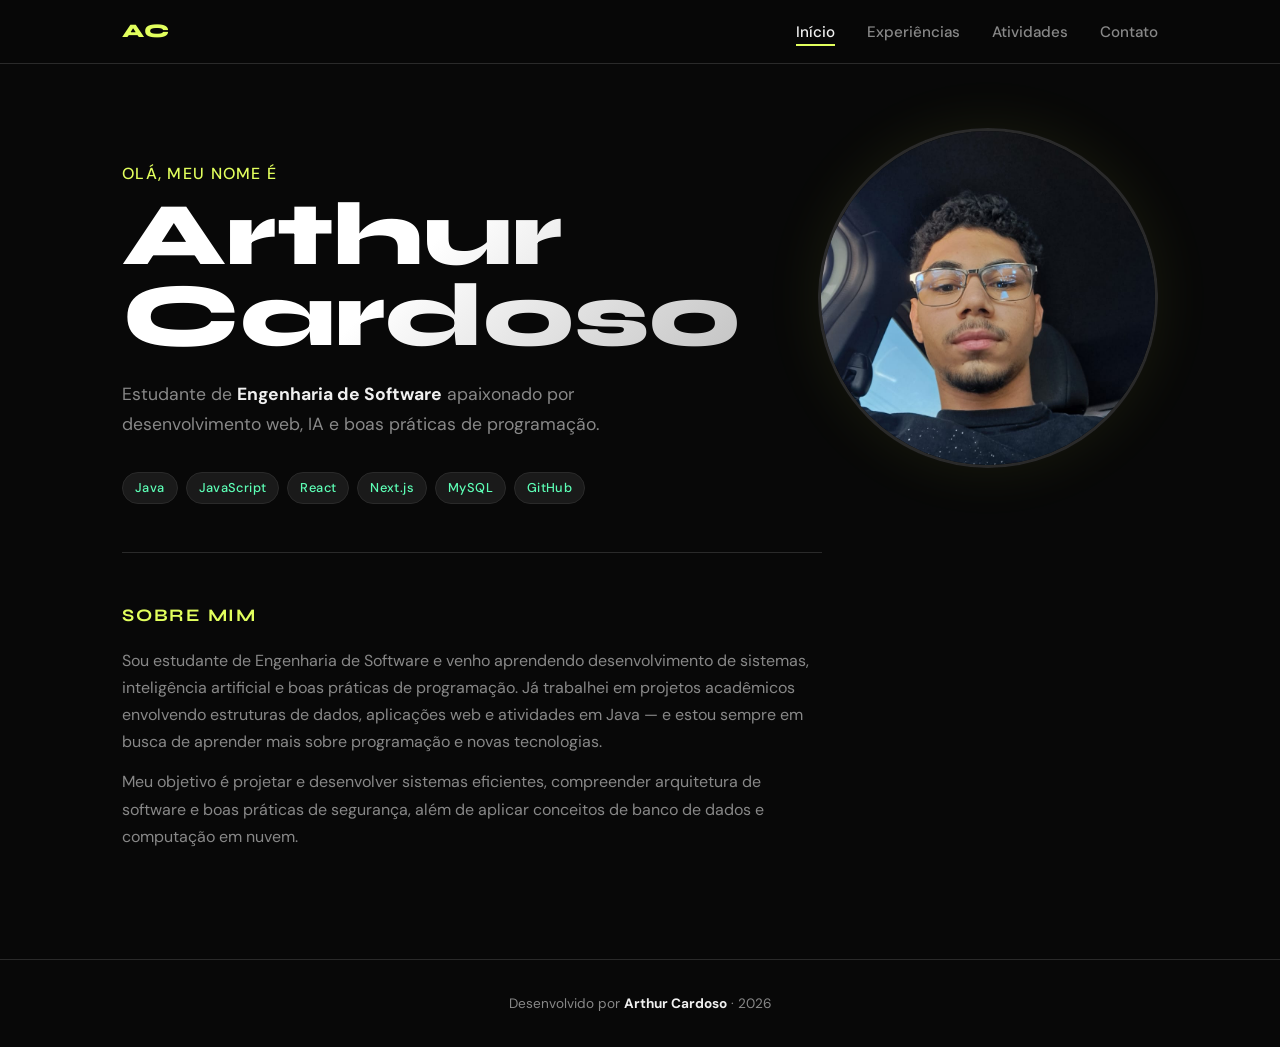
==== commit fdf368b3: "Refactor code structure for improved readability and maintainability" ====
--- a/index.html
+++ b/index.html
@@ -188,11 +188,11 @@
     <i class="fa-brands fa-linkedin contact-icon"></i>
     <span class="contact-label">LinkedIn</span>
   </a>
-  <a class="contact-card" href="Curriculo-Arthur-Cardoso.pdf" download>
-    <i class="fa-solid fa-file-pdf contact-icon"></i>
-    <span class="contact-label">Baixar Currículo</span>
-  </a>
 </div>
+<a class="contact-card contact-card-cv" href="Curriculo-Arthur-Cardoso.pdf" download>
+  <i class="fa-solid fa-file-pdf contact-icon"></i>
+  <span class="contact-label">Baixar Currículo</span>
+</a>
   </section>
 
   <footer>
--- a/portifolio.css
+++ b/portifolio.css
@@ -261,6 +261,68 @@
   margin-bottom: 2.5rem;
 }
 
+.exp-list {
+  display: flex;
+  flex-direction: column;
+  gap: 1.5rem;
+}
+
+.exp-card {
+  background: var(--surface);
+  border: 1px solid var(--border);
+  border-radius: var(--radius);
+  padding: 1.75rem 2rem;
+  transition: border-color 0.25s;
+}
+
+.exp-card:hover {
+  border-color: #444;
+}
+
+.exp-head {
+  display: flex;
+  flex-wrap: wrap;
+  align-items: baseline;
+  justify-content: space-between;
+  gap: 0.5rem;
+  margin-bottom: 0.9rem;
+}
+
+.exp-head h3 {
+  font-family: var(--font-head);
+  font-size: 1.2rem;
+  font-weight: 700;
+  color: var(--text);
+}
+
+.exp-periodo {
+  font-size: 0.85rem;
+  color: var(--accent2);
+  font-weight: 500;
+  letter-spacing: 0.03em;
+}
+
+.exp-card p {
+  font-size: 0.95rem;
+  color: var(--text-muted);
+  line-height: 1.7;
+}
+
+.exp-lista {
+  margin-left: 1.1rem;
+}
+
+.exp-lista li {
+  font-size: 0.95rem;
+  color: var(--text-muted);
+  line-height: 1.7;
+  margin-bottom: 0.6rem;
+}
+
+.exp-lista li strong {
+  color: var(--text);
+}
+
 .cards-grid {
   display: grid;
   grid-template-columns: repeat(auto-fit, minmax(300px, 1fr));
@@ -295,6 +357,7 @@
   height: 100%;
   object-fit: cover;
   transition: transform 0.4s ease;
+  cursor: zoom-in;
 }
 
 .card:hover .card-img-wrap img {
@@ -365,10 +428,37 @@
   font-size: 2.2rem;
 }
 
+.contact-card-cv {
+  width: 100%;
+  margin-top: 1rem;
+  flex-direction: row;
+  justify-content: center;
+  padding: 1.5rem 1rem;
+  background: var(--accent);
+  border-color: var(--accent);
+}
+
+.contact-card-cv .contact-icon {
+  font-size: 1.6rem;
+  color: var(--bg) !important;
+}
+
+.contact-card-cv .contact-label {
+  color: var(--bg);
+  font-size: 1.1rem;
+}
+
+.contact-card-cv:hover {
+  background: var(--accent2);
+  border-color: var(--accent2);
+  transform: translateY(-3px);
+}
+
 .fa-whatsapp  { color: #25D366; }
 .fa-envelope  { color: #888; }
 .fa-instagram { color: #E1306C; }
 .fa-linkedin  { color: #0A66C2; }
+.fa-file-pdf  { color: #ff5d5d; }
 
 .contact-label {
   font-family: var(--font-head);
@@ -438,3 +528,73 @@
     padding: 3rem 1.25rem 5rem;
   }
 }
+
+/* ===== Lightbox (zoom de imagens das Atividades) ===== */
+.lightbox-overlay {
+  position: fixed;
+  inset: 0;
+  background: rgba(0, 0, 0, 0.9);
+  display: flex;
+  align-items: center;
+  justify-content: center;
+  z-index: 1000;
+  opacity: 0;
+  visibility: hidden;
+  transition: opacity 0.25s ease, visibility 0.25s ease;
+  padding: 2rem;
+}
+
+.lightbox-overlay.ativo {
+  opacity: 1;
+  visibility: visible;
+}
+
+.lightbox-overlay img {
+  max-width: 90vw;
+  max-height: 85vh;
+  object-fit: contain;
+  border-radius: var(--radius);
+  border: 1px solid var(--border);
+  box-shadow: 0 20px 60px rgba(0, 0, 0, 0.6);
+  transform: scale(0.92);
+  transition: transform 0.25s ease;
+}
+
+.lightbox-overlay.ativo img {
+  transform: scale(1);
+}
+
+.lightbox-close {
+  position: absolute;
+  top: 1.5rem;
+  right: 1.5rem;
+  width: 44px;
+  height: 44px;
+  border-radius: 50%;
+  background: var(--surface);
+  border: 1px solid var(--border);
+  color: var(--text);
+  font-size: 1.4rem;
+  display: flex;
+  align-items: center;
+  justify-content: center;
+  cursor: pointer;
+  line-height: 1;
+  transition: background 0.2s ease, color 0.2s ease, border-color 0.2s ease;
+}
+
+.lightbox-close:hover {
+  background: var(--accent);
+  color: var(--bg);
+  border-color: var(--accent);
+}
+
+@media (max-width: 640px) {
+  .lightbox-close {
+    top: 0.75rem;
+    right: 0.75rem;
+    width: 38px;
+    height: 38px;
+    font-size: 1.2rem;
+  }
+}
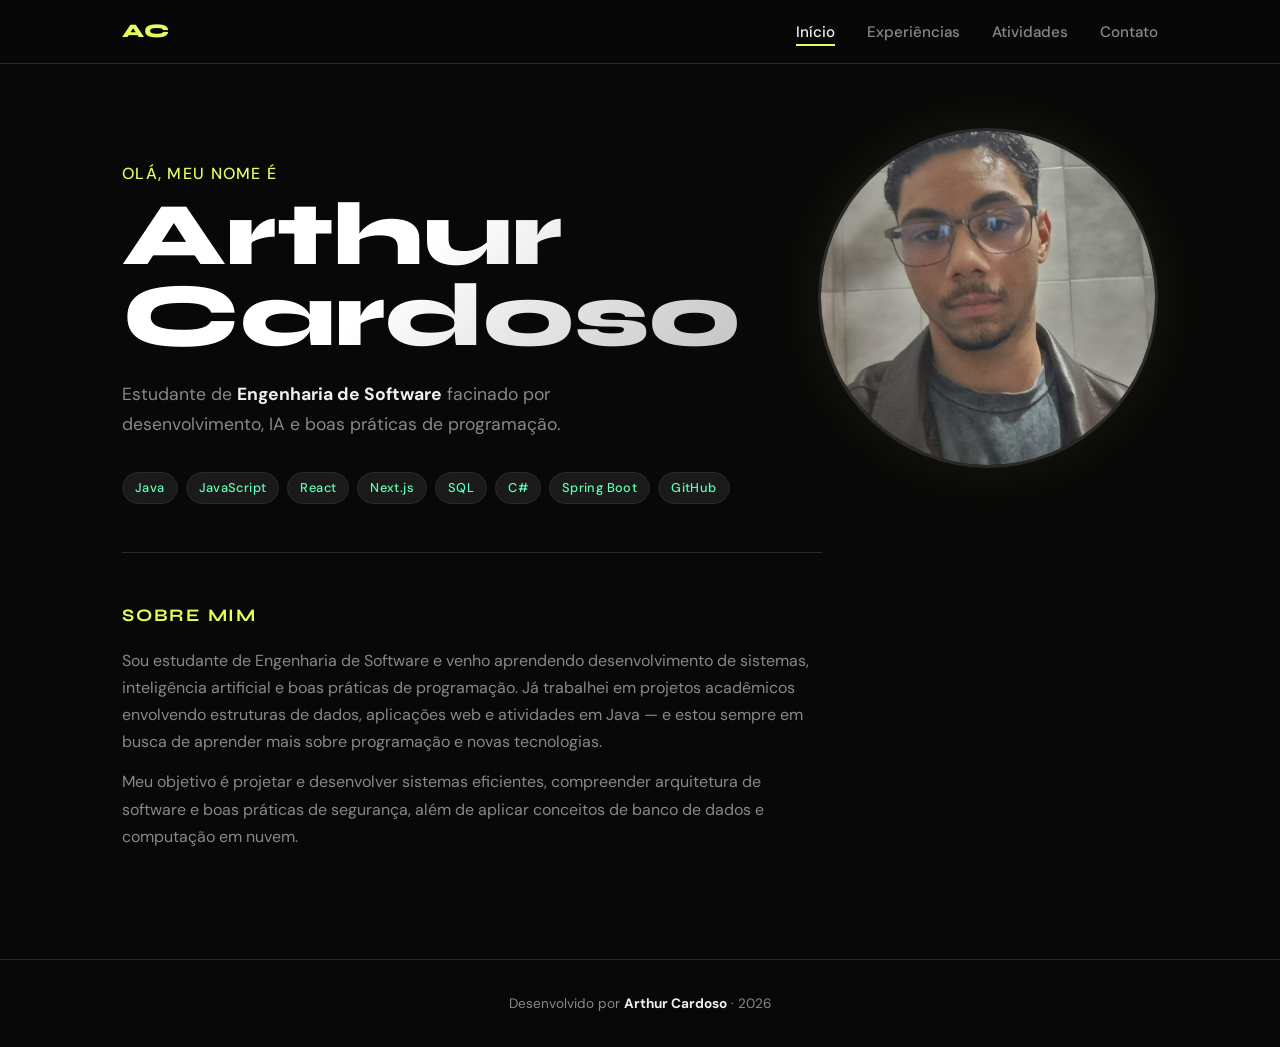
==== commit 51d7e0bf: "Refactor code structure for improved readability and maintainability" ====
--- a/index.html
+++ b/index.html
@@ -29,14 +29,18 @@
     <div class="hero-text">
       <p class="saudacao">Olá, meu nome é</p>
       <h1 class="nome-titulo">Arthur<br>Cardoso</h1>
-      <p class="tagline">Estudante de <strong>Engenharia de Software</strong> apaixonado por desenvolvimento web, IA e boas práticas de programação.</p>
+      <p class="tagline">Estudante de <strong>Engenharia de Software</strong> facinado por desenvolvimento, IA e boas práticas de programação.</p>
       <div class="tech-pills">
         <span>Java</span>
         <span>JavaScript</span>
         <span>React</span>
         <span>Next.js</span>
-        <span>MySQL</span>
+        <span>SQL</span>
+        <span>C#</span>
+        <span>Spring Boot</span>
         <span>GitHub</span>
+      </div>
+      </div>
       </div>
     </div>
     <div class="sobre-bloco">
@@ -90,8 +94,7 @@
   <div class="card-img-wrap">
     <img 
       src="https://www.unifan.edu.br/wp-content/uploads/2026/05/enga.jpg" 
-      alt="Dashboard de Análise de Dados"
-    >
+      alt="Dashboard de Análise de Dados">
   </div>
   <div class="card-body">
     <span class="card-tag">📰 Publicado na UNIFAN</span>
@@ -104,42 +107,18 @@
       class="card-link"
     >Ver notícia ↗</a>
   </div>
-</div>
-      <div class="card">
-        <div class="card-img-wrap">
-          <img src="fotos/sistema de loc veiculos.jpeg" alt="Sistema de Locação de Veículos">
-        </div>
-        <div class="card-body">
-          <h3>Sistema de Locação de Veículo</h3>
-          <p>Sistema acadêmico para gerenciamento de locação de veículos, com cadastro de clientes e controle de frota.</p>
-        </div>
-      </div>
-      <div class="card">
-        <div class="card-img-wrap">
-          <img src="fotos/Diagrama Entidade-Relacionamento (DER) utilizando o software Workbench MySQL..jpeg" alt="Diagrama ER">
-        </div>
-        <div class="card-body">
-          <h3>Diagrama ER — MySQL Workbench</h3>
-          <p>Modelagem de banco de dados relacional usando Diagrama Entidade-Relacionamento no MySQL Workbench.</p>
-        </div>
-      </div>
-      <div class="card">
-        <div class="card-img-wrap dupla">
-          <img src="fotos/banco1.jpeg" alt="Banco de Dados 1">
-          <img src="fotos/banco2.png" alt="Banco de Dados 2">
-        </div>
-        <div class="card-body">
-          <h3>Banco de Dados Relacional</h3>
-          <p>Implementação de banco de dados relacional simples com queries SQL, tabelas normalizadas e relacionamentos.</p>
-        </div>
-      </div>
-      <div class="card">
-        <div class="card-body">
+</div> 
+     
+     <div class="card">
+        <div class="card-grind">
           <div class="card-img-wrap">
-          <img src="fotos/Trabalho-React.jpeg" alt="Trabalho React">
-        </div>
+          <img 
+            src="fotos/Trabalho-React.jpeg" 
+            alt="Trabalho React">
+        </div>
+         <div class="card-body">
           <span class="card-tag">💻 GitHub</span>
-          <h3>Trabalho P2 Web</h3>
+          <h3>catalogo - React</h3>
           <p>Aplicação web desenvolvida em <strong>Next.js (React)</strong>, com componentes reutilizáveis e estilização em CSS, feita para a disciplina de Aplicações Web.</p>
           <a
             href="https://github.com/Arthur-Cardoso0/Trabalho-P2-Web"
@@ -148,14 +127,17 @@
             class="card-link"
           >Ver no GitHub ↗</a>
         </div>
-      </div>
+        </div>
+      </div>
+      
       <div class="card">
-        <div class="card-body">
+       <div class="card-grind">
           <div class="card-img-wrap">
           <img src="fotos/Api-cinema.jpeg" alt="API Cinema">
         </div>
+         <div class="card-body">
           <span class="card-tag">💻 GitHub</span>
-          <h3>API Cinema</h3>
+          <h3>API - Cinema</h3>
           <p>API REST para gerenciamento de um sistema de cinema (filmes, salas, sessões, ingressos e lanches), construída com <strong>NestJS</strong>, <strong>Prisma</strong> e <strong>PostgreSQL</strong>, com documentação via Swagger.</p>
           <a
             href="https://github.com/Arthur-Cardoso0/API-cinema"
@@ -164,6 +146,26 @@
             class="card-link"
           >Ver no GitHub ↗</a>
         </div>
+        </div>
+      </div>
+
+      <div class="card">
+        <div class="card-grind">
+          <div class="card-img-wrap">
+          <img src="fotos/payflow-API.png" alt="PayFlow API - Carteira Digital">
+        </div>
+         <div class="card-body">
+          <span class="card-tag">💻 GitHub</span>
+          <h3>API - Carteira Digital</h3>
+          <p>Desenvolvimento de uma API REST em Java para o gerenciamento de contas digitais, transferências P2P e pagamentos, contruida com <strong>Spring Boot</strong>, <strong>JAVA</strong> e <strong>PostgreSQL</strong>, com documentação via Swagger.</p>
+          <a
+            href="https://github.com/Arthur-Cardoso0/payflow"
+            target="_blank"
+            rel="noopener"
+            class="card-link"
+          >Ver no GitHub ↗</a>
+        </div>
+        </div>
       </div>
     </div>
   </section>
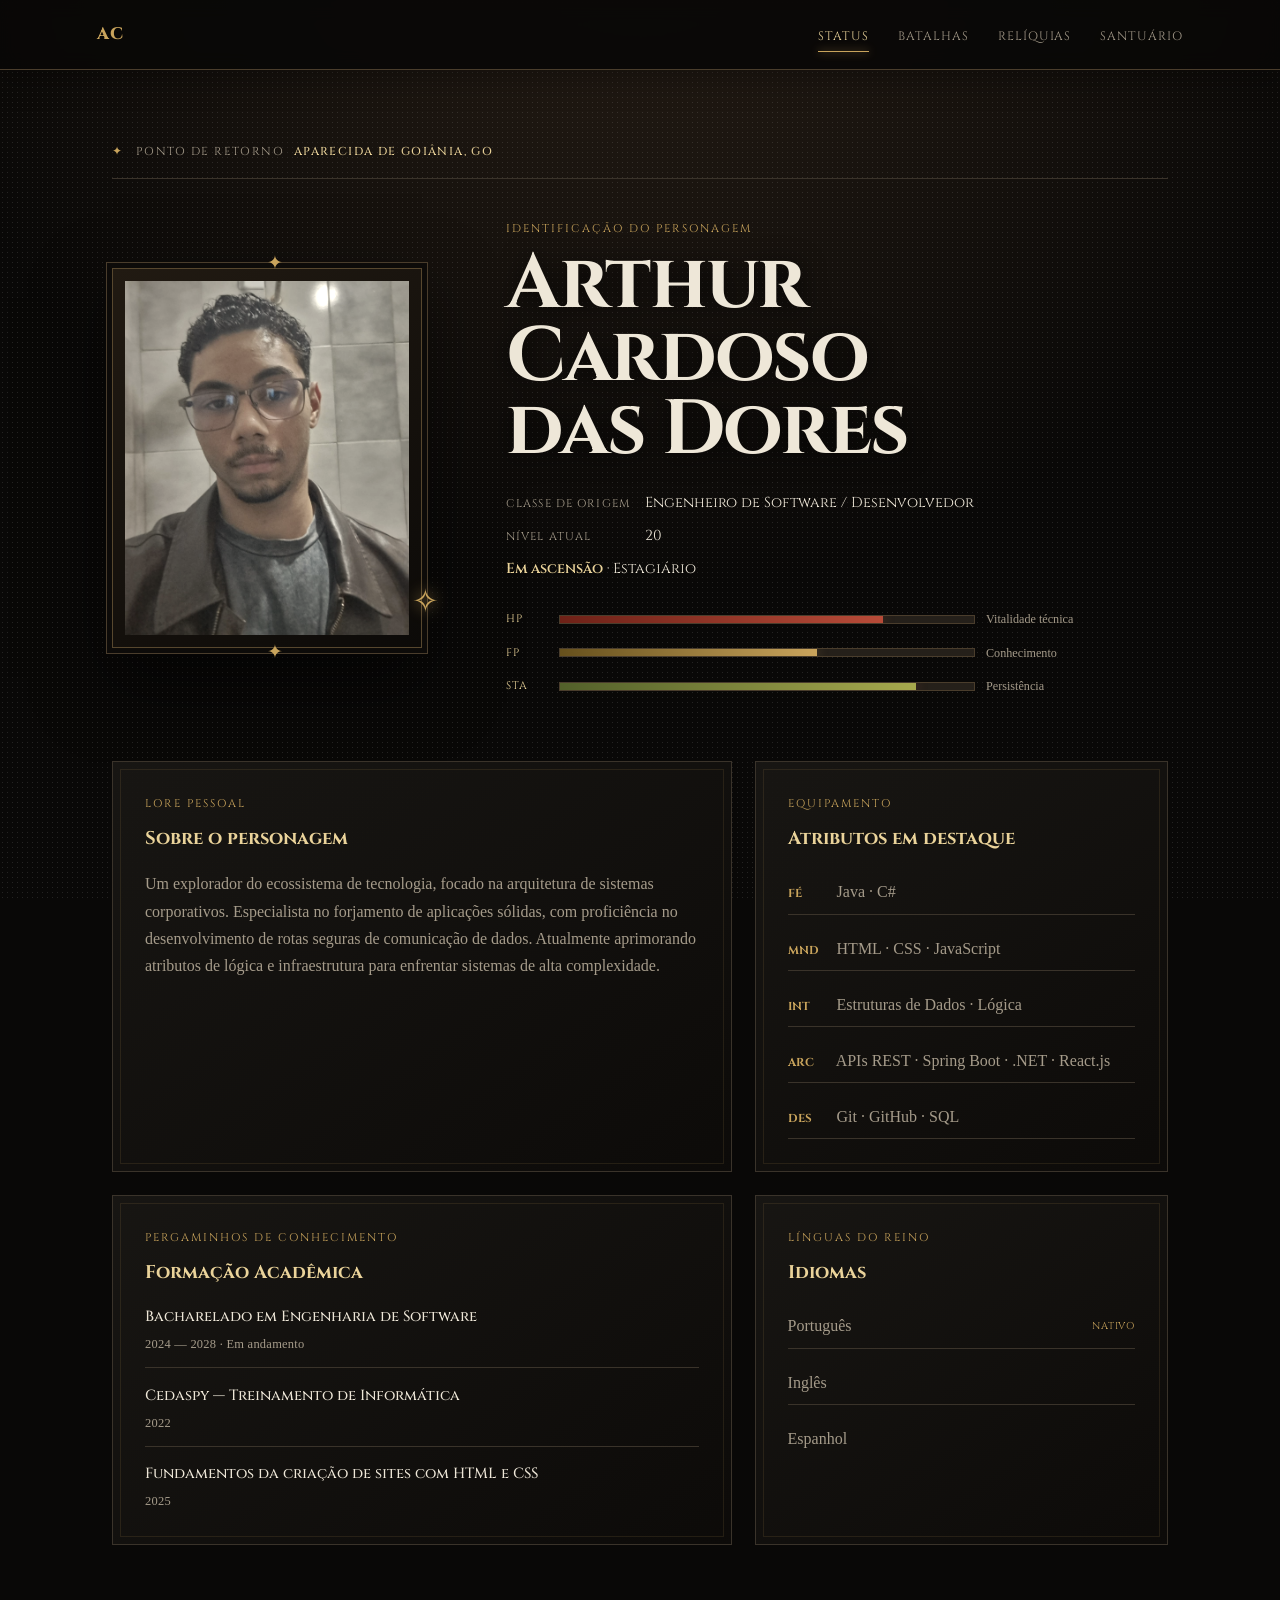
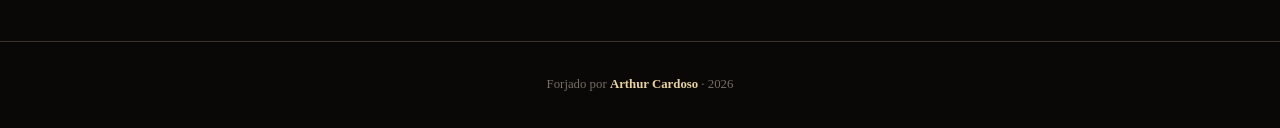
==== commit f1fae1e6: "feat: Restuturação do currico em site com tema de soulslike e modificando a estrutura do projeto" ====
--- a/index.html
+++ b/index.html
@@ -1,206 +1,102 @@
 <!DOCTYPE html>
 <html lang="pt-BR">
+
 <head>
   <meta charset="UTF-8">
   <meta name="viewport" content="width=device-width, initial-scale=1.0">
-  <title>Arthur Cardoso — Dev</title>
+  <title>Arthur Cardoso - Status do Personagem</title>
   <link rel="shortcut icon" type="image/png" href="fotos/logo.png">
   <link rel="preconnect" href="https://fonts.googleapis.com">
   <link rel="preconnect" href="https://fonts.gstatic.com" crossorigin>
-  <link href="https://fonts.googleapis.com/css2?family=Syne:wght@400;700;800&family=DM+Sans:ital,wght@0,400;0,500;1,400&display=swap" rel="stylesheet">
-  <link rel="stylesheet" href="https://cdnjs.cloudflare.com/ajax/libs/font-awesome/6.5.0/css/all.min.css">  
-  <link rel="stylesheet" href="portifolio.css">
+  <link href="https://fonts.googleapis.com/css2?family=Cinzel:wght@400;500;600;700;800&family=IM+Fell+English:ital@0;1&display=swap" rel="stylesheet">
+  <link rel="stylesheet" href="https://cdnjs.cloudflare.com/ajax/libs/font-awesome/6.5.0/css/all.min.css">
+  <link rel="stylesheet" href="css/portifolio.css">
 </head>
+
 <body>
-  <header>
-    <nav>
-      <span class="nav-logo">AC</span>
-      <ul>
-        <li><a href="#inicio" class="active">Início</a></li>
-        <li><a href="#experiencias">Experiências</a></li>
-        <li><a href="#projetos">Atividades</a></li>
-        <li><a href="#contato">Contato</a></li>
-      </ul>
-    </nav>
-  </header>
-  
-  <section id="inicio">
-    <img src="fotos/Eu.jpeg" alt="Foto de Arthur Cardoso" class="foto">
-    <div class="hero-text">
-      <p class="saudacao">Olá, meu nome é</p>
-      <h1 class="nome-titulo">Arthur<br>Cardoso</h1>
-      <p class="tagline">Estudante de <strong>Engenharia de Software</strong> facinado por desenvolvimento, IA e boas práticas de programação.</p>
-      <div class="tech-pills">
-        <span>Java</span>
-        <span>JavaScript</span>
-        <span>React</span>
-        <span>Next.js</span>
-        <span>SQL</span>
-        <span>C#</span>
-        <span>Spring Boot</span>
-        <span>GitHub</span>
-      </div>
-      </div>
-      </div>
-    </div>
-    <div class="sobre-bloco">
-      <h2>Sobre mim</h2>
-      <p>
-        Sou estudante de Engenharia de Software e venho aprendendo desenvolvimento de sistemas, inteligência artificial e boas práticas de programação. Já trabalhei em projetos acadêmicos envolvendo estruturas de dados, aplicações web e atividades em Java — e estou sempre em busca de aprender mais sobre programação e novas tecnologias.
-      </p>
-      <p>
-        Meu objetivo é projetar e desenvolver sistemas eficientes, compreender arquitetura de software e boas práticas de segurança, além de aplicar conceitos de banco de dados e computação em nuvem.
-      </p>
-    </div>
-  </section>
-
-  <section id="experiencias">
-    <h2 class="section-title">Experiências</h2>
-    <div class="exp-list">
-      <div class="exp-card">
-        <div class="exp-head">
-          <h3>Jovem Aprendiz</h3>
-          <span class="exp-periodo">Fev 2024 – Jul 2024</span>
-        </div>
-        <p>Apoiei rotinas administrativas organizando documentos, atualizando planilhas e auxiliando na conciliação bancária e relatórios, além de atender colegas e clientes. Também tive contato com sistemas de gestão e apoio em reuniões, desenvolvendo organização, responsabilidade e comunicação no ambiente de trabalho.</p>
+  <main>
+    <section id="inicio" class="visible status-screen" aria-labelledby="character-name">
+      <div class="location-line"><span class="rune">✦</span> Ponto de Retorno <strong>Aparecida de Goiânia, GO</strong>
       </div>
 
-      <div class="exp-card">
-        <div class="exp-head">
-          <h3>Estagiário de TI</h3>
-          <span class="exp-periodo">Jun 2026 – Jul 2026</span>
+      <div class="character-sheet">
+        <div class="portrait-frame">
+          <img src="fotos/Eu.jpeg" alt="Retrato de Arthur Cardoso das Dores" class="foto">
+          <span class="portrait-rune">✧</span>
         </div>
-        <ul class="exp-lista">
-          <li><strong>Comunicação & trabalho em equipe</strong> — comunicação empresarial clara e eficaz, colaboração em projetos coletivos e comprometimento com metas organizacionais.</li>
-          <li><strong>Resolução de problemas & habilidades analíticas</strong> — identificação, análise e solução de problemas técnicos e operacionais, aplicando pensamento crítico e organização de processos.</li>
-          <li><strong>Suporte técnico & Help Desk</strong> — atendimento a usuários via acesso remoto, suporte de Help Desk, manutenção de sistemas e solução de problemas técnicos.</li>
-          <li><strong>Serviços técnicos & configuração de ambientes</strong> — instalação e implementação de softwares, configuração de ambientes de trabalho e manutenção preventiva e corretiva.</li>
-          <li><strong>Tecnologia & dados</strong> — conhecimento em SQL para análise de dados, automação de tarefas e otimização de processos.</li>
-        </ul>
-      </div>
-    </div>
-  </section>
 
-  <section id="projetos">
-    <h2 class="section-title">Atividades</h2>
-    <a
-      href="https://github.com/Arthur-Cardoso0"
-      target="_blank"
-      rel="noopener"
-      class="botao github-btn"
-    >Ver todos no GitHub ↗</a>
-    <div class="cards-grid">
-      <div class="card">
-  <div class="card-img-wrap">
-    <img 
-      src="https://www.unifan.edu.br/wp-content/uploads/2026/05/enga.jpg" 
-      alt="Dashboard de Análise de Dados">
-  </div>
-  <div class="card-body">
-    <span class="card-tag">📰 Publicado na UNIFAN</span>
-    <h3>Dashboard para Análise e Categorização de Dados</h3>
-    <p>Projeto desenvolvido com conceitos de Estatística, Ciência de Dados e Inteligência Artificial, integrando ensino e prática profissional.</p>
-    <a 
-      href="https://www.unifan.edu.br/noticias/alunos-de-engenharia-de-software-e-de-seguranca-da-informacao-desenvolvem-dashboard-para-analise-e-categorizacao-de-dados/" 
-      target="_blank" 
-      rel="noopener" 
-      class="card-link"
-    >Ver notícia ↗</a>
-  </div>
-</div> 
-     
-     <div class="card">
-        <div class="card-grind">
-          <div class="card-img-wrap">
-          <img 
-            src="fotos/Trabalho-React.jpeg" 
-            alt="Trabalho React">
-        </div>
-         <div class="card-body">
-          <span class="card-tag">💻 GitHub</span>
-          <h3>catalogo - React</h3>
-          <p>Aplicação web desenvolvida em <strong>Next.js (React)</strong>, com componentes reutilizáveis e estilização em CSS, feita para a disciplina de Aplicações Web.</p>
-          <a
-            href="https://github.com/Arthur-Cardoso0/Trabalho-P2-Web"
-            target="_blank"
-            rel="noopener"
-            class="card-link"
-          >Ver no GitHub ↗</a>
-        </div>
-        </div>
-      </div>
-      
-      <div class="card">
-       <div class="card-grind">
-          <div class="card-img-wrap">
-          <img src="fotos/Api-cinema.jpeg" alt="API Cinema">
-        </div>
-         <div class="card-body">
-          <span class="card-tag">💻 GitHub</span>
-          <h3>API - Cinema</h3>
-          <p>API REST para gerenciamento de um sistema de cinema (filmes, salas, sessões, ingressos e lanches), construída com <strong>NestJS</strong>, <strong>Prisma</strong> e <strong>PostgreSQL</strong>, com documentação via Swagger.</p>
-          <a
-            href="https://github.com/Arthur-Cardoso0/API-cinema"
-            target="_blank"
-            rel="noopener"
-            class="card-link"
-          >Ver no GitHub ↗</a>
-        </div>
+        <div class="hero-text">
+          <p class="eyebrow">Identificação do Personagem</p>
+          <h1 id="character-name" class="nome-titulo">Arthur<br>Cardoso<br>das Dores</h1>
+          <p class="class-line"><span>Classe de Origem</span> Engenheiro de Software / Desenvolvedor</p>
+          <p class="level-line"><span>Nível Atual</span> 20</p>
+          <p class="level-line"><strong>Em ascensão</strong> · Estagiário</p>
+
+          <div class="status-bars" aria-label="Status do personagem">
+            <div class="status-row"><span>HP</span>
+              <div class="bar"><i style="width: 78%"></i></div><small>Vitalidade técnica</small>
+            </div>
+            <div class="status-row"><span>FP</span>
+              <div class="bar fp"><i style="width: 62%"></i></div><small>Conhecimento</small>
+            </div>
+            <div class="status-row"><span>STA</span>
+              <div class="bar sta"><i style="width: 86%"></i></div><small>Persistência</small>
+            </div>
+          </div>
         </div>
       </div>
 
-      <div class="card">
-        <div class="card-grind">
-          <div class="card-img-wrap">
-          <img src="fotos/payflow-API.png" alt="PayFlow API - Carteira Digital">
-        </div>
-         <div class="card-body">
-          <span class="card-tag">💻 GitHub</span>
-          <h3>API - Carteira Digital</h3>
-          <p>Desenvolvimento de uma API REST em Java para o gerenciamento de contas digitais, transferências P2P e pagamentos, contruida com <strong>Spring Boot</strong>, <strong>JAVA</strong> e <strong>PostgreSQL</strong>, com documentação via Swagger.</p>
-          <a
-            href="https://github.com/Arthur-Cardoso0/payflow"
-            target="_blank"
-            rel="noopener"
-            class="card-link"
-          >Ver no GitHub ↗</a>
-        </div>
-        </div>
+      <div class="panel-grid">
+        <article class="lore-panel">
+          <p class="section-kicker">Lore Pessoal</p>
+          <h2>Sobre o personagem</h2>
+          <p>Um explorador do ecossistema de tecnologia, focado na arquitetura de sistemas corporativos. Especialista no
+            forjamento de aplicações sólidas, com proficiência no desenvolvimento de rotas seguras de comunicação de
+            dados. Atualmente aprimorando atributos de lógica e infraestrutura para enfrentar sistemas de alta
+            complexidade.</p>
+        </article>
+
+        <article class="quick-panel">
+          <p class="section-kicker">Equipamento</p>
+          <h2>Atributos em destaque</h2>
+          <div class="attribute-list">
+            <span><b>FÉ</b> Java · C#</span>
+            <span><b>MND</b> HTML · CSS · JavaScript</span>
+            <span><b>INT</b> Estruturas de Dados · Lógica</span>
+            <span><b>ARC</b> APIs REST · Spring Boot · .NET · React.js</span>
+            <span><b>DES</b> Git · GitHub · SQL </span>
+          </div>
+        </article>
       </div>
-    </div>
-  </section>
 
-  <section id="contato">
-    <h2 class="section-title">Contato</h2>
-    <p class="contact-sub">Vamos conversar? Me chame em qualquer canal abaixo.</p>
-    <div class="contact-grid">
-  <a class="contact-card" data-href="https://wa.me/qr/LQTOK72QVC5DN1" target="_blank">
-    <i class="fa-brands fa-whatsapp contact-icon"></i>
-    <span class="contact-label">WhatsApp</span>
-  </a>
-  <a class="contact-card" href="mailto:arthur.c34@hotmail.com">
-    <i class="fa-solid fa-envelope contact-icon"></i>
-    <span class="contact-label">Email</span>
-  </a>
-  <a class="contact-card" data-href="https://www.instagram.com/arthur.cds_/" target="_blank">
-    <i class="fa-brands fa-instagram contact-icon"></i>
-    <span class="contact-label">Instagram</span>
-  </a>
-  <a class="contact-card" data-href="https://www.linkedin.com/in/arthur-cardoso4613" target="_blank">
-    <i class="fa-brands fa-linkedin contact-icon"></i>
-    <span class="contact-label">LinkedIn</span>
-  </a>
-</div>
-<a class="contact-card contact-card-cv" href="Curriculo-Arthur-Cardoso.pdf" download>
-  <i class="fa-solid fa-file-pdf contact-icon"></i>
-  <span class="contact-label">Baixar Currículo</span>
-</a>
-  </section>
+      <div class="panel-grid panel-grid-full">
+        <article class="lore-panel">
+          <p class="section-kicker">Pergaminhos de Conhecimento</p>
+          <h2>Formação Acadêmica</h2>
+          <ul class="edu-list">
+            <li><strong>Bacharelado em Engenharia de Software</strong><span class="edu-period">2024 — 2028 · Em
+                andamento</span></li>
+            <li><strong>Cedaspy — Treinamento de Informática</strong><span class="edu-period">2022</span></li>
+            <li><strong>Fundamentos da criação de sites com HTML e CSS</strong><span class="edu-period">2025</span></li>
+          </ul>
+        </article>
 
+        <article class="quick-panel">
+          <p class="section-kicker">Línguas do Reino</p>
+          <h2>Idiomas</h2>
+          <div class="lang-list">
+            <span>Português <small>Nativo</small></span>
+            <span>Inglês</span>
+            <span>Espanhol</span>
+          </div>
+        </article>
+      </div>
+    </section>
+  </main>
   <footer>
-    <p>Desenvolvido por <strong>Arthur Cardoso</strong> · 2026</p>    
+    <p>Forjado por <strong>Arthur Cardoso</strong> · 2026</p>
   </footer>
+  <script src="js/portifolio.js"></script>
+</body>
 
-  <script src="portifolio.js"></script>
-</body>
-</html>
+</html>
--- a/css/portifolio.css
+++ b/css/portifolio.css
@@ -0,0 +1,829 @@
+*,
+*::before,
+*::after {
+    box-sizing: border-box;
+    margin: 0;
+    padding: 0
+}
+
+:root {
+    --bg: #090807;
+    --surface: #11100e;
+    --surface2: #191714;
+    --border: #3a332a;
+    --gold: #c9a45c;
+    --gold2: #ead39a;
+    --ember: #9f3d25;
+    --red: #b84b38;
+    --text: #eee7d8;
+    --muted: #a59b8a;
+    --dark: #0d0b09;
+    --head: 'Cinzel', serif;
+    --body: 'IM Fell English', Georgia, serif;
+    --nav-h: 70px;
+}
+
+html {
+    scroll-behavior: smooth
+}
+
+body {
+    font-family: var(--body);
+    background: radial-gradient(circle at 50% -10%, #2a2017 0, #090807 38%);
+    color: var(--text);
+    line-height: 1.7;
+    overflow-x: hidden;
+    min-height: 100vh
+}
+
+body::before {
+    content: "";
+    position: fixed;
+    inset: 0;
+    pointer-events: none;
+    opacity: .11;
+    background-image: radial-gradient(#fff 0.5px, transparent .5px);
+    background-size: 5px 5px;
+    mix-blend-mode: screen
+}
+
+header {
+    position: sticky;
+    top: 0;
+    z-index: 100;
+    height: var(--nav-h);
+    background: rgba(9, 8, 7, .93);
+    backdrop-filter: blur(10px);
+    border-bottom: 1px solid #4a3d2c;
+    box-shadow: 0 8px 30px rgba(0, 0, 0, .35)
+}
+
+nav {
+    max-width: 1150px;
+    margin: auto;
+    height: 100%;
+    padding: 0 2rem;
+    display: flex;
+    align-items: center;
+    justify-content: space-between
+}
+
+.nav-logo {
+    font-family: var(--head);
+    font-weight: 800;
+    color: var(--gold);
+    letter-spacing: .1em;
+    font-size: 1.05rem
+}
+
+nav ul {
+    display: flex;
+    list-style: none;
+    gap: 1.8rem
+}
+
+nav a {
+    font-family: var(--head);
+    font-size: .76rem;
+    letter-spacing: .08em;
+    text-transform: uppercase;
+    color: var(--muted);
+    text-decoration: none;
+    position: relative;
+    padding: 8px 0;
+    transition: .25s
+}
+
+nav a::after {
+    content: "";
+    position: absolute;
+    left: 0;
+    bottom: 1px;
+    width: 0;
+    height: 1px;
+    background: var(--gold);
+    box-shadow: 0 0 8px var(--gold);
+    transition: .3s
+}
+
+nav a:hover,
+nav a.active {
+    color: var(--gold2)
+}
+
+nav a:hover::after,
+nav a.active::after {
+    width: 100%
+}
+
+main {
+    min-height: calc(100vh - var(--nav-h))
+}
+
+section {
+    max-width: 1120px;
+    margin: auto;
+    padding: 4.5rem 2rem 6rem;
+    animation: fadeUp .6s ease both
+}
+
+@keyframes fadeUp {
+    from {
+        opacity: 0;
+        transform: translateY(18px)
+    }
+
+    to {
+        opacity: 1;
+        transform: none
+    }
+}
+
+.status-screen {
+    min-height: calc(100vh - var(--nav-h))
+}
+
+.location-line {
+    font-family: var(--head);
+    font-size: .72rem;
+    letter-spacing: .12em;
+    text-transform: uppercase;
+    color: var(--muted);
+    border-bottom: 1px solid var(--border);
+    padding-bottom: 1rem;
+    margin-bottom: 2.5rem
+}
+
+.location-line strong {
+    color: var(--gold2);
+    font-weight: 500;
+    margin-left: .35rem
+}
+
+.rune {
+    color: var(--gold);
+    margin-right: .5rem
+}
+
+.character-sheet {
+    display: grid;
+    grid-template-columns: 330px 1fr;
+    gap: 4rem;
+    align-items: center
+}
+
+.portrait-frame {
+    position: relative;
+    width: 310px;
+    height: 380px;
+    padding: 12px;
+    border: 1px solid #57472e;
+    background: linear-gradient(145deg, #211a12, #0c0a08);
+    box-shadow: 0 0 0 5px #0d0b09, 0 0 0 6px #4a3d2c, 0 30px 70px rgba(0, 0, 0, .55)
+}
+
+.portrait-frame::before,
+.portrait-frame::after {
+    content: "✦";
+    position: absolute;
+    color: var(--gold);
+    font-size: 1.2rem
+}
+
+.portrait-frame::before {
+    top: -22px;
+    left: 50%
+}
+
+.portrait-frame::after {
+    bottom: -22px;
+    left: 50%
+}
+
+.foto {
+    width: 100%;
+    height: 100%;
+    object-fit: cover;
+    filter: sepia(.22) saturate(.7) contrast(1.05);
+    display: block
+}
+
+.portrait-rune {
+    position: absolute;
+    right: -18px;
+    bottom: 18px;
+    color: var(--gold);
+    font-size: 2rem;
+    text-shadow: 0 0 15px #c9a45c;
+    user-select: none;
+}
+
+.eyebrow,
+.section-kicker {
+    font-family: var(--head);
+    font-size: .7rem;
+    letter-spacing: .18em;
+    text-transform: uppercase;
+    color: var(--gold);
+    margin-bottom: .65rem
+}
+
+.nome-titulo {
+    font-family: var(--head);
+    font-weight: 700;
+    font-size: clamp(2.7rem, 6vw, 5.8rem);
+    line-height: .95;
+    letter-spacing: -.03em;
+    margin-bottom: 1.5rem;
+    color: var(--text);
+    text-shadow: 0 3px 25px rgba(0, 0, 0, .8)
+}
+
+.class-line,
+.level-line {
+    font-family: var(--head);
+    font-size: .9rem;
+    color: var(--text);
+    margin-bottom: .55rem
+}
+
+.class-line span,
+.level-line span {
+    color: var(--muted);
+    display: inline-block;
+    width: 135px;
+    font-size: .7rem;
+    letter-spacing: .1em;
+    text-transform: uppercase;
+    user-select: none;
+}
+
+.level-line strong {
+    color: var(--gold2);
+    font-weight: 600;
+    user-select: none;
+}
+
+.status-bars {
+    margin-top: 1.7rem;
+    display: grid;
+    gap: .8rem;
+    max-width: 600px;
+    user-select: none;
+}
+
+.status-row {
+    display: grid;
+    grid-template-columns: 42px 1fr 120px;
+    align-items: center;
+    gap: .7rem;
+    font-family: var(--head);
+    font-size: .68rem;
+    letter-spacing: .1em;
+    color: var(--gold2)
+}
+
+.status-row small {
+    font-family: var(--body);
+    font-size: .76rem;
+    letter-spacing: 0;
+    color: var(--muted)
+}
+
+.bar {
+    height: 9px;
+    background: #25201a;
+    border: 1px solid #4a3d2c;
+    position: relative;
+    overflow: hidden
+}
+
+.bar i {
+    display: block;
+    height: 100%;
+    background: linear-gradient(90deg, #6e2117, var(--red));
+    box-shadow: 0 0 12px rgba(184, 75, 56, .35)
+}
+
+.bar.fp i {
+    background: linear-gradient(90deg, #66501c, var(--gold));
+    box-shadow: 0 0 12px rgba(201, 164, 92, .35)
+}
+
+.bar.sta i {
+    background: linear-gradient(90deg, #52602a, #a7a94d)
+}
+
+.panel-grid {
+    display: grid;
+    grid-template-columns: 1.5fr 1fr;
+    gap: 1.4rem;
+    margin-top: 4rem
+}
+
+.lore-panel,
+.quick-panel {
+    background: linear-gradient(145deg, rgba(25, 23, 20, .94), rgba(13, 11, 9, .96));
+    border: 1px solid var(--border);
+    padding: 2rem;
+    position: relative
+}
+
+.lore-panel::before,
+.quick-panel::before {
+    content: "";
+    position: absolute;
+    inset: 7px;
+    border: 1px solid rgba(201, 164, 92, .12);
+    pointer-events: none
+}
+
+.lore-panel h2,
+.quick-panel h2 {
+    font-family: var(--head);
+    font-size: 1.15rem;
+    margin-bottom: 1rem;
+    color: var(--gold2)
+}
+
+.lore-panel p:not(.section-kicker) {
+    color: var(--muted);
+    font-size: 1rem
+}
+
+.attribute-list {
+    display: grid;
+    gap: .75rem
+}
+
+.attribute-list span {
+    color: var(--muted);
+    border-bottom: 1px solid var(--border);
+    padding: .5rem 0
+}
+
+.attribute-list b {
+    display: inline-block;
+    color: var(--gold);
+    font-family: var(--head);
+    font-size: .72rem;
+    width: 45px
+}
+
+.panel-grid-full {
+    margin-top: 1.4rem
+}
+
+.edu-list {
+    display: grid;
+    gap: .9rem;
+    list-style: none
+}
+
+.edu-list li {
+    color: var(--text);
+    border-bottom: 1px solid var(--border);
+    padding-bottom: .75rem
+}
+
+.edu-list li:last-child {
+    border-bottom: none;
+    padding-bottom: 0
+}
+
+.edu-list strong {
+    display: block;
+    font-family: var(--head);
+    font-weight: 500;
+    font-size: .92rem;
+    color: var(--text);
+    margin-bottom: .3rem
+}
+
+.edu-period {
+    display: block;
+    font-size: .78rem;
+    color: var(--muted);
+    letter-spacing: .02em
+}
+
+.lang-list {
+    display: grid;
+    gap: .75rem
+}
+
+.lang-list span {
+    color: var(--muted);
+    border-bottom: 1px solid var(--border);
+    padding: .5rem 0;
+    display: flex;
+    justify-content: space-between;
+    align-items: center
+}
+
+.lang-list span:last-child {
+    border-bottom: none
+}
+
+.lang-list small {
+    color: var(--gold);
+    font-family: var(--head);
+    font-size: .62rem;
+    letter-spacing: .08em;
+    text-transform: uppercase
+}
+
+.section-title {
+    font-family: var(--head);
+    font-size: clamp(2rem, 5vw, 3.5rem);
+    line-height: 1.05;
+    color: var(--text);
+    margin-bottom: .7rem;
+    text-shadow: 0 3px 20px rgba(0, 0, 0, .6)
+}
+
+.section-intro,
+.contact-sub {
+    color: var(--muted);
+    max-width: 700px;
+    margin-bottom: 2.2rem
+}
+
+.botao,
+.botao-med {
+    display: inline-flex;
+    align-items: center;
+    gap: .55rem;
+    padding: 10px 20px;
+    background: #17130e;
+    color: var(--gold2);
+    border: 1px solid #625039;
+    font-family: var(--head);
+    font-size: .75rem;
+    letter-spacing: .06em;
+    text-transform: uppercase;
+    text-decoration: none;
+    cursor: pointer;
+    transition: .25s
+}
+
+.botao:hover,
+.botao-med:hover {
+    background: #251d13;
+    border-color: var(--gold);
+    box-shadow: 0 0 18px rgba(201, 164, 92, .12);
+    color: #fff
+}
+
+.github-btn {
+    margin-bottom: 2.2rem
+}
+
+.exp-list {
+    display: flex;
+    flex-direction: column;
+    gap: 1.5rem
+}
+
+.exp-card {
+    background: linear-gradient(145deg, #151310, #0e0c0a);
+    border: 1px solid var(--border);
+    padding: 2rem;
+    position: relative;
+    transition: .3s
+}
+
+.exp-card:hover {
+    border-color: #675336;
+    transform: translateY(-2px)
+}
+
+.exp-card::before {
+    content: "";
+    position: absolute;
+    left: -1px;
+    top: 18px;
+    bottom: 18px;
+    width: 2px;
+    background: var(--gold);
+    opacity: .6
+}
+
+.exp-head {
+    display: flex;
+    flex-wrap: wrap;
+    align-items: flex-start;
+    justify-content: space-between;
+    gap: 1rem;
+    margin-bottom: 1rem
+}
+
+.exp-head h2,
+.card-body h2 {
+    font-family: var(--head);
+    font-size: 1.2rem;
+    color: var(--text);
+    font-weight: 600
+}
+
+.exp-periodo {
+    font-family: var(--head);
+    font-size: .7rem;
+    color: var(--gold2);
+    letter-spacing: .05em
+}
+
+.card-tag {
+    display: block;
+    font-family: var(--head);
+    font-size: .62rem;
+    color: var(--gold);
+    letter-spacing: .12em;
+    margin-bottom: .45rem
+}
+
+.mission {
+    color: var(--muted);
+    margin-bottom: 1rem
+}
+
+.exp-lista {
+    margin-left: 1.1rem
+}
+
+.exp-lista li {
+    color: var(--muted);
+    font-size: .95rem;
+    margin-bottom: .55rem;
+    padding-left: .25rem
+}
+
+.exp-lista li::marker {
+    color: var(--gold)
+}
+
+.exp-lista strong {
+    color: var(--text)
+}
+
+.cards-grid {
+    display: grid;
+    grid-template-columns: repeat(auto-fit, minmax(300px, 1fr));
+    gap: 1.4rem
+}
+
+.card {
+    background: linear-gradient(145deg, #151310, #0e0c0a);
+    border: 1px solid var(--border);
+    overflow: hidden;
+    transition: .3s;
+    position: relative
+}
+
+.card:hover {
+    border-color: #675336;
+    transform: translateY(-4px);
+    box-shadow: 0 18px 45px rgba(0, 0, 0, .4)
+}
+
+.card-img-wrap {
+    height: 205px;
+    overflow: hidden;
+    background: #0c0a08;
+    border-bottom: 1px solid var(--border)
+}
+
+.card-img-wrap img {
+    width: 100%;
+    height: 100%;
+    object-fit: cover;
+    filter: sepia(.1) saturate(.8);
+    transition: .45s;
+    cursor: zoom-in
+}
+
+.card:hover img {
+    transform: scale(1.05);
+    filter: sepia(.18) saturate(.9)
+}
+
+.card-body {
+    padding: 1.35rem 1.5rem 1.5rem
+}
+
+.card-body p {
+    font-size: .92rem;
+    color: var(--muted);
+    line-height: 1.65
+}
+
+.card-link {
+    display: inline-block;
+    margin: .9rem .8rem 0 0;
+    font-family: var(--head);
+    font-size: .67rem;
+    letter-spacing: .06em;
+    color: var(--gold);
+    text-decoration: none;
+    border-bottom: 1px solid transparent
+}
+
+.card-link:hover {
+    border-color: var(--gold2);
+    color: var(--gold2)
+}
+
+.contact-grid {
+    display: grid;
+    grid-template-columns: repeat(auto-fit, minmax(150px, 1fr));
+    gap: 1rem
+}
+
+.contact-card {
+    display: flex;
+    flex-direction: column;
+    align-items: center;
+    gap: .55rem;
+    padding: 2rem 1rem;
+    background: linear-gradient(145deg, #151310, #0e0c0a);
+    border: 1px solid var(--border);
+    text-decoration: none;
+    color: var(--text);
+    transition: .3s
+}
+
+.contact-card:hover {
+    border-color: var(--gold);
+    background: #1b1711;
+    transform: translateY(-3px);
+    box-shadow: 0 12px 30px rgba(0, 0, 0, .35)
+}
+
+.contact-icon {
+    font-size: 2rem;
+    color: var(--gold)
+}
+
+.contact-label {
+    font-family: var(--head);
+    font-weight: 600;
+    font-size: .85rem;
+    letter-spacing: .06em
+}
+
+.contact-card small {
+    color: var(--muted);
+    font-size: .8rem
+}
+
+.contact-card-cv {
+    width: 100%;
+    margin-top: 1rem;
+    flex-direction: row;
+    justify-content: center;
+    background: #241b10;
+    border-color: #725a35
+}
+
+.contact-card-cv .contact-icon {
+    font-size: 1.5rem
+}
+
+footer {
+    text-align: center;
+    padding: 2rem;
+    border-top: 1px solid var(--border);
+    color: #766e61;
+    font-size: .8rem
+}
+
+footer strong {
+    color: var(--gold2)
+}
+
+.lightbox-overlay {
+    position: fixed;
+    inset: 0;
+    background: rgba(5, 4, 3, .96);
+    display: flex;
+    align-items: center;
+    justify-content: center;
+    z-index: 1000;
+    opacity: 0;
+    visibility: hidden;
+    transition: .25s;
+    padding: 2rem
+}
+
+.lightbox-overlay.ativo {
+    opacity: 1;
+    visibility: visible
+}
+
+.lightbox-overlay img {
+    max-width: 90vw;
+    max-height: 85vh;
+    object-fit: contain;
+    border: 1px solid #5b4930;
+    box-shadow: 0 20px 80px #000;
+    transform: scale(.92);
+    transition: .25s
+}
+
+.lightbox-overlay.ativo img {
+    transform: scale(1)
+}
+
+.lightbox-close {
+    position: absolute;
+    top: 1.2rem;
+    right: 1.2rem;
+    width: 44px;
+    height: 44px;
+    border-radius: 2px;
+    background: #17130e;
+    border: 1px solid #5b4930;
+    color: var(--gold2);
+    font-size: 1.5rem;
+    cursor: pointer
+}
+
+.lightbox-close:hover {
+    background: #2a2016;
+    border-color: var(--gold)
+}
+
+@media(max-width:800px) {
+    nav {
+        padding: 0 1rem
+    }
+
+    nav ul {
+        gap: .8rem
+    }
+
+    nav a {
+        font-size: .62rem
+    }
+
+    .character-sheet {
+        grid-template-columns: 1fr;
+        gap: 2.5rem
+    }
+
+    .portrait-frame {
+        margin: auto;
+        width: min(310px, 85vw);
+        height: 360px
+    }
+
+    .panel-grid {
+        grid-template-columns: 1fr
+    }
+
+    .contact-grid {
+        grid-template-columns: repeat(2, 1fr)
+    }
+
+    .status-row {
+        grid-template-columns: 38px 1fr
+    }
+
+    .status-row small {
+        display: none
+    }
+}
+
+@media(max-width:520px) {
+    section {
+        padding: 3rem 1.1rem 4.5rem
+    }
+
+    .nome-titulo {
+        font-size: clamp(2.5rem, 14vw, 4rem)
+    }
+
+    nav ul {
+        gap: .55rem
+    }
+
+    nav a {
+        font-size: .55rem
+    }
+
+    .nav-logo {
+        display: none
+    }
+
+    .exp-card {
+        padding: 1.5rem
+    }
+
+    .contact-grid {
+        grid-template-columns: 1fr 1fr
+    }
+
+    .location-line {
+        font-size: .58rem
+    }
+}
